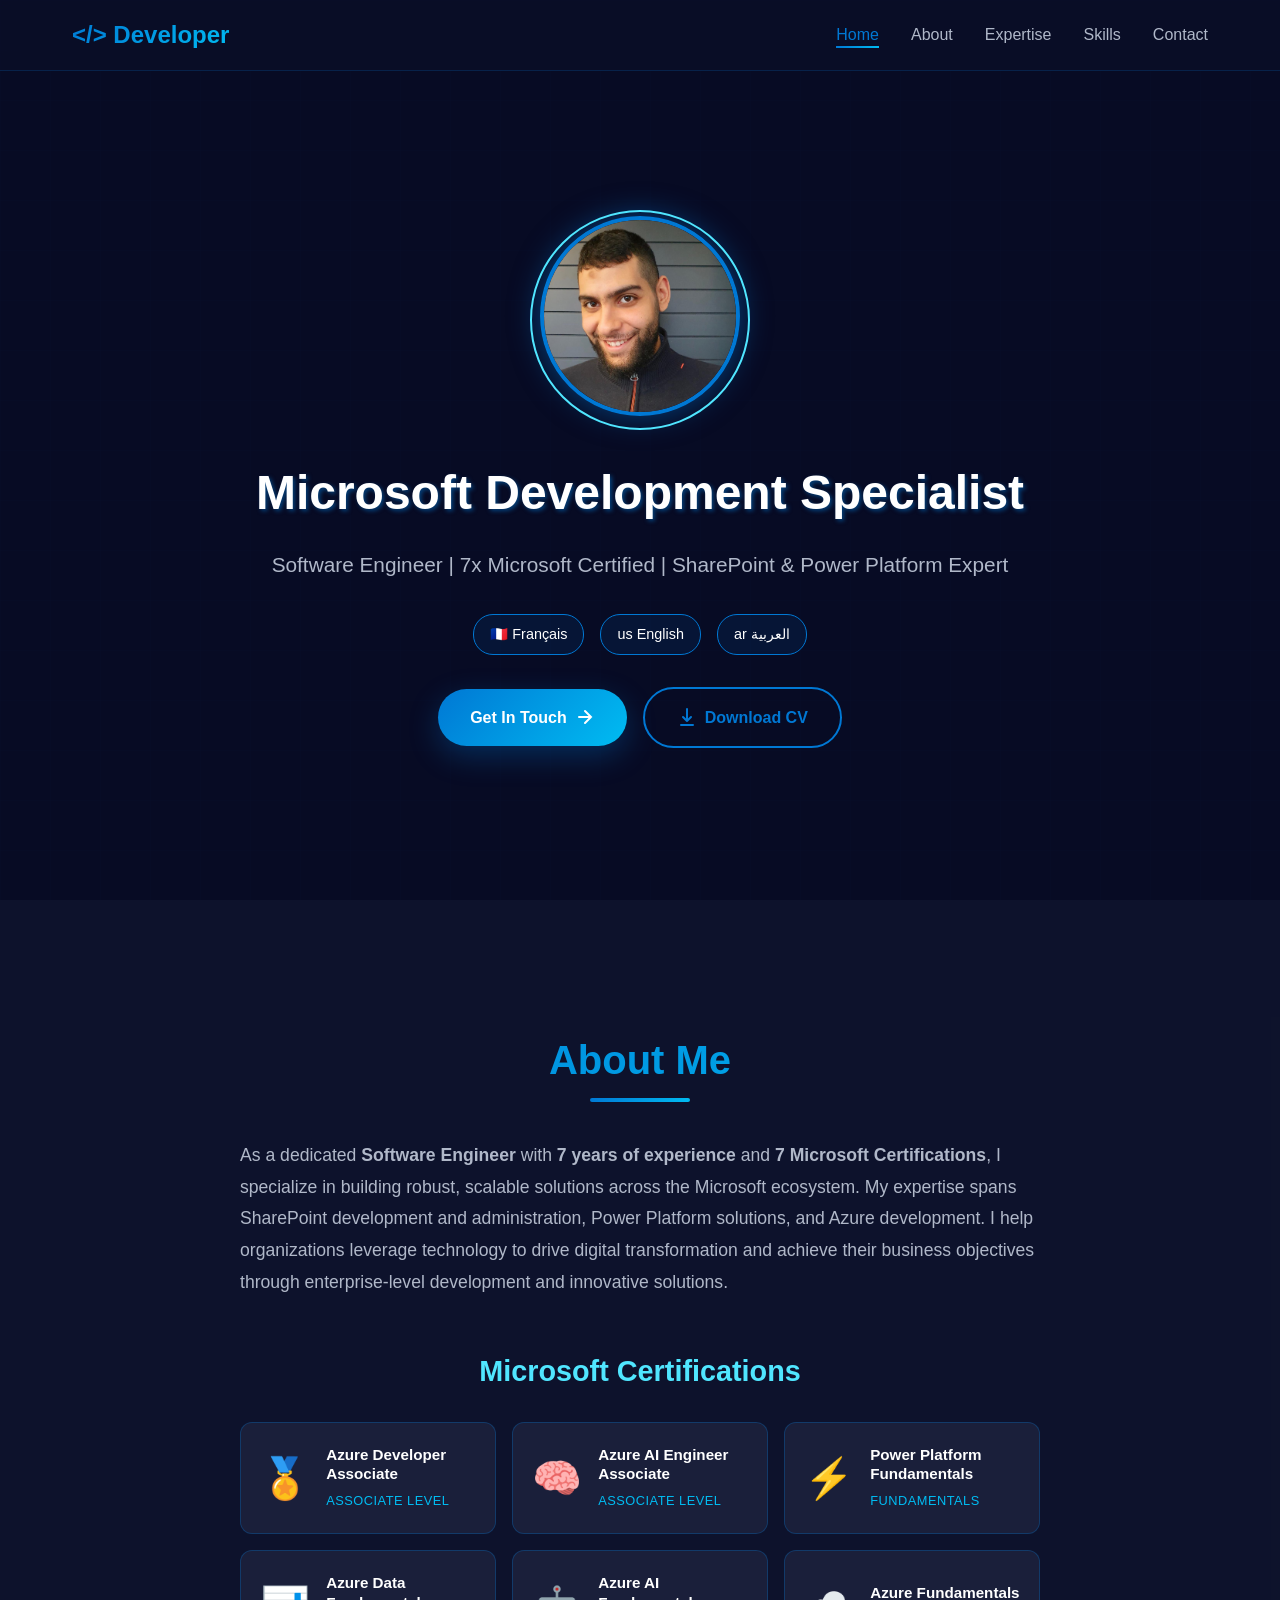
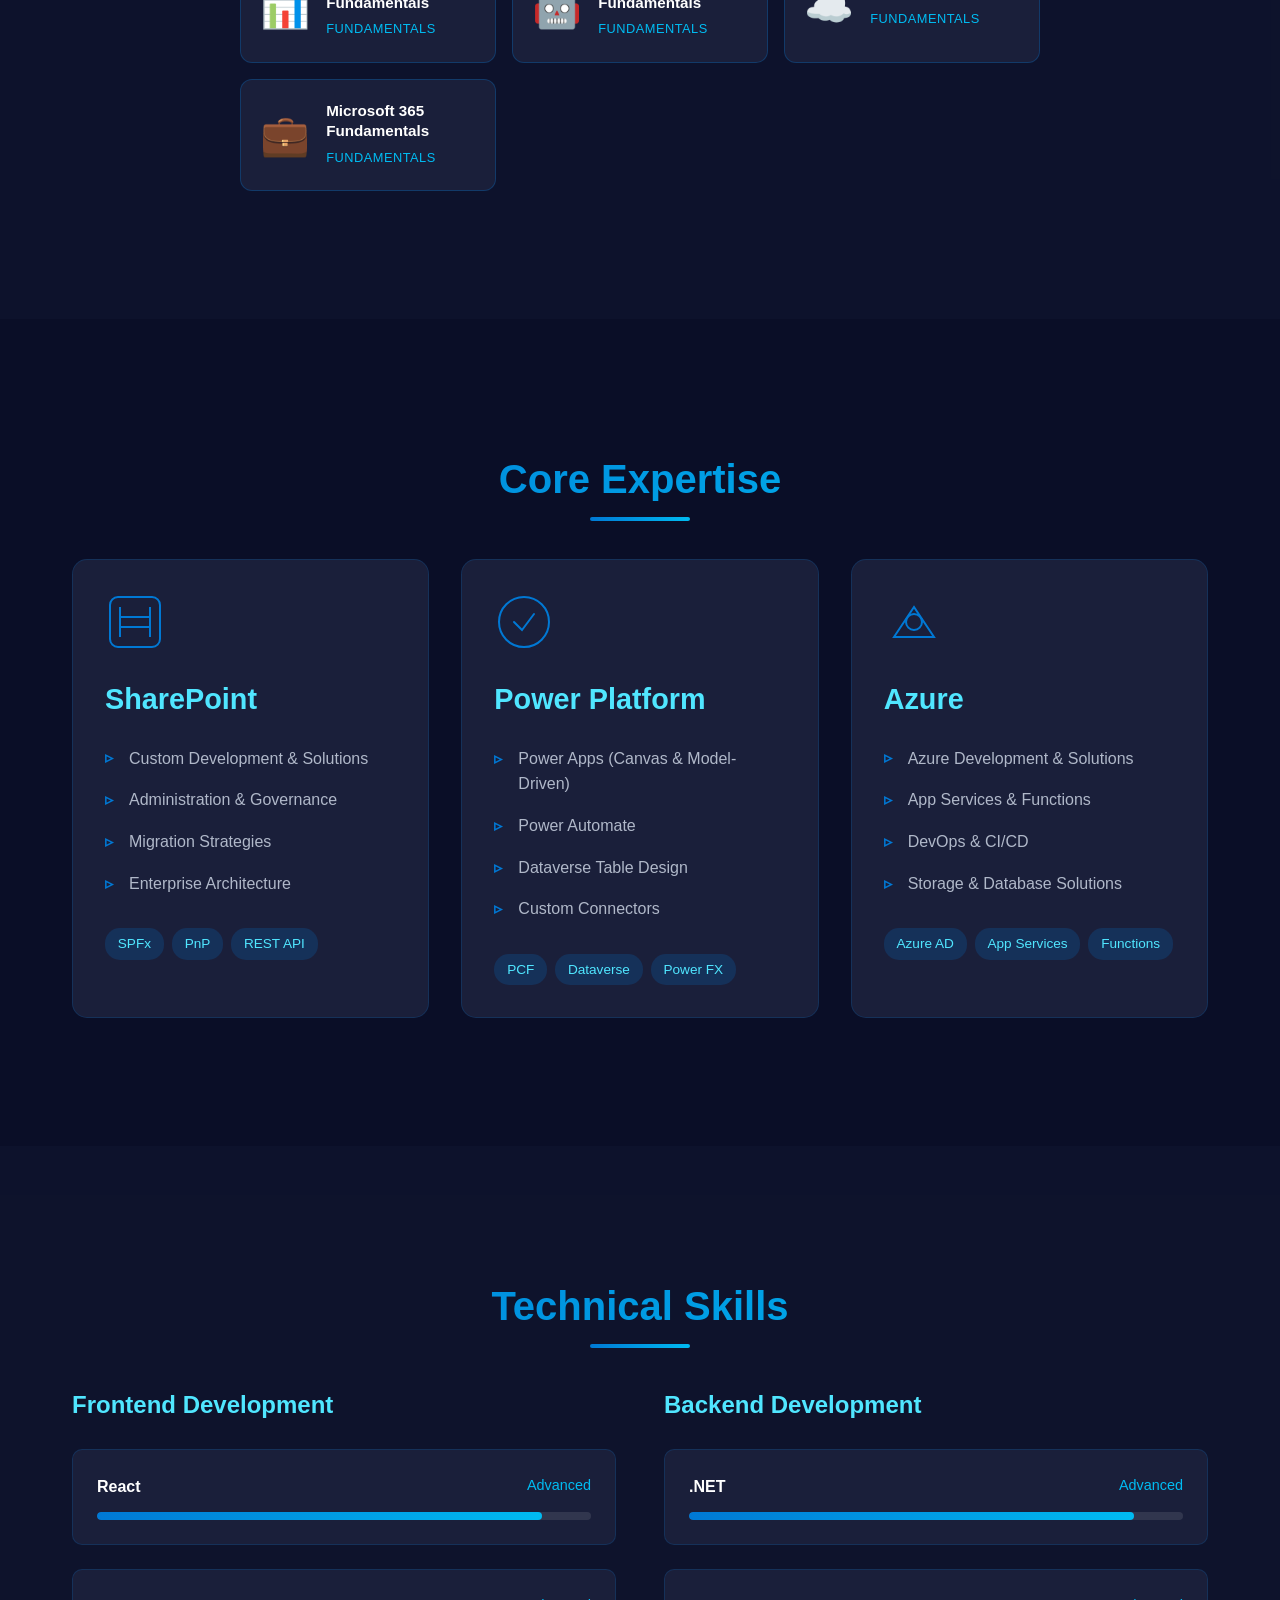
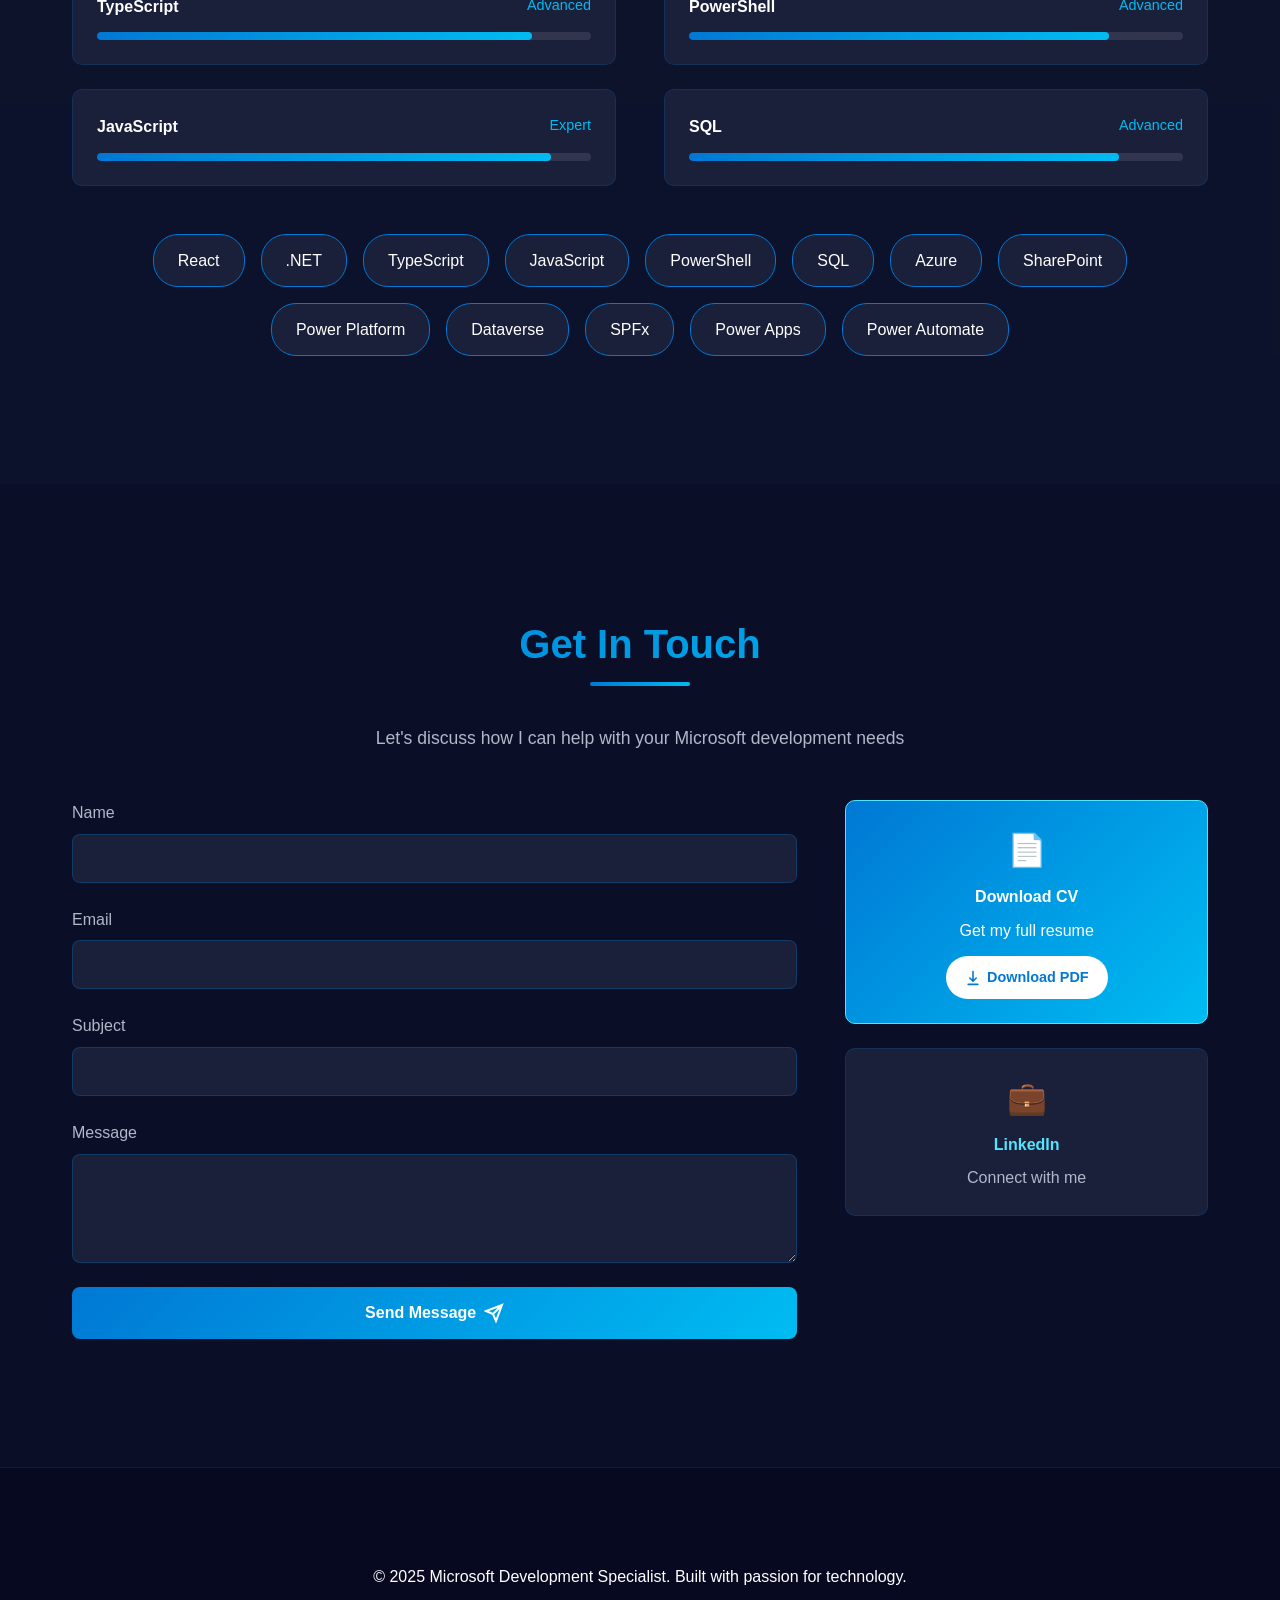
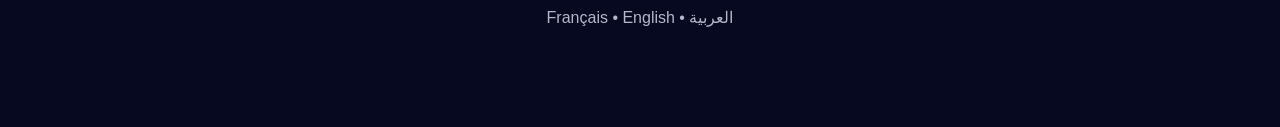
==== index.html @ 2412d8d6 "site" ====
<!DOCTYPE html>
<html lang="en">
<head>
    <meta charset="UTF-8">
    <meta name="viewport" content="width=device-width, initial-scale=1.0">
    <title>IT Professional | Microsoft Development Specialist</title>
    <link rel="stylesheet" href="styles.css">
</head>
<body>
    <div class="matrix-bg"></div>
    
    <nav class="navbar">
        <div class="nav-container">
            <div class="logo">&lt;/&gt; Developer</div>
            <ul class="nav-menu">
                <li><a href="#home" class="nav-link">Home</a></li>
                <li><a href="#about" class="nav-link">About</a></li>
                <li><a href="#expertise" class="nav-link">Expertise</a></li>
                <li><a href="#skills" class="nav-link">Skills</a></li>
                <li><a href="#contact" class="nav-link">Contact</a></li>
            </ul>
        </div>
    </nav>

    <section id="home" class="hero">
        <div class="hero-content">
            <div class="profile-container">
                <div class="profile-image-wrapper">
                    <img src="me.JPG" alt="Profile Picture" class="profile-image">
                    <div class="pulse-ring"></div>
                </div>
            </div>
            <h1 class="glitch" data-text="Microsoft Development Specialist">Microsoft Development Specialist</h1>
            <p class="subtitle">Software Engineer | 7x Microsoft Certified | SharePoint & Power Platform Expert</p>
            <div class="language-badges">
                <span class="badge">🇫🇷 Français</span>
                <span class="badge">us English</span>
                <span class="badge">ar العربية</span>
            </div>
            <div class="hero-buttons">
                <a href="#contact" class="cta-button">
                    <span>Get In Touch</span>
                    <svg width="20" height="20" viewBox="0 0 20 20" fill="none">
                        <path d="M4 10h12M10 4l6 6-6 6" stroke="currentColor" stroke-width="2" stroke-linecap="round"/>
                    </svg>
                </a>
                <a href="Bhilal Khalil CV - Microsoft Developer.pdf" download target="_blank" class="cv-button">
                    <svg width="20" height="20" viewBox="0 0 20 20" fill="none">
                        <path d="M10 2v12M6 10l4 4 4-4M4 18h12" stroke="currentColor" stroke-width="2" stroke-linecap="round" stroke-linejoin="round"/>
                    </svg>
                    <span>Download CV</span>
                </a>
            </div>
        </div>
    </section>

    <section id="about" class="about">
        <div class="container">
            <h2 class="section-title">About Me</h2>
            <div class="about-content">
                <div class="about-text">
                    <p class="typing-effect">As a dedicated <strong>Software Engineer</strong> with <strong>7 years of experience</strong> and <strong>7 Microsoft Certifications</strong>, I specialize in building robust, scalable solutions across the Microsoft ecosystem. My expertise spans SharePoint development and administration, Power Platform solutions, and Azure development. I help organizations leverage technology to drive digital transformation and achieve their business objectives through enterprise-level development and innovative solutions.</p>
                    
                    <div class="certifications-section">
                        <h3 class="cert-title">Microsoft Certifications</h3>
                        <div class="certifications-grid">
                            <div class="certification-card">
                                <div class="cert-icon">🏅</div>
                                <div class="cert-details">
                                    <strong>Azure Developer Associate</strong>
                                    <span class="cert-level">Associate Level</span>
                                </div>
                            </div>
                            <div class="certification-card">
                                <div class="cert-icon">🧠</div>
                                <div class="cert-details">
                                    <strong>Azure AI Engineer Associate</strong>
                                    <span class="cert-level">Associate Level</span>
                                </div>
                            </div>
                            <div class="certification-card">
                                <div class="cert-icon">⚡</div>
                                <div class="cert-details">
                                    <strong>Power Platform Fundamentals</strong>
                                    <span class="cert-level">Fundamentals</span>
                                </div>
                            </div>
                            <div class="certification-card">
                                <div class="cert-icon">📊</div>
                                <div class="cert-details">
                                    <strong>Azure Data Fundamentals</strong>
                                    <span class="cert-level">Fundamentals</span>
                                </div>
                            </div>
                            <div class="certification-card">
                                <div class="cert-icon">🤖</div>
                                <div class="cert-details">
                                    <strong>Azure AI Fundamentals</strong>
                                    <span class="cert-level">Fundamentals</span>
                                </div>
                            </div>
                            <div class="certification-card">
                                <div class="cert-icon">☁️</div>
                                <div class="cert-details">
                                    <strong>Azure Fundamentals</strong>
                                    <span class="cert-level">Fundamentals</span>
                                </div>
                            </div>
                            <div class="certification-card">
                                <div class="cert-icon">💼</div>
                                <div class="cert-details">
                                    <strong>Microsoft 365 Fundamentals</strong>
                                    <span class="cert-level">Fundamentals</span>
                                </div>
                            </div>
                        </div>
                    </div>
                </div>
            </div>
        </div>
    </section>

    <section id="expertise" class="expertise">
        <div class="container">
            <h2 class="section-title">Core Expertise</h2>
            <div class="expertise-grid">
                <div class="expertise-card">
                    <div class="card-icon">
                        <svg width="60" height="60" viewBox="0 0 60 60" fill="none">
                            <rect x="5" y="5" width="50" height="50" rx="8" stroke="currentColor" stroke-width="2"/>
                            <path d="M15 25h30M15 35h30M15 15v30M45 15v30" stroke="currentColor" stroke-width="2"/>
                        </svg>
                    </div>
                    <h3>SharePoint</h3>
                    <ul class="expertise-list">
                        <li>Custom Development & Solutions</li>
                        <li>Administration & Governance</li>
                        <li>Migration Strategies</li>
                        <li>Enterprise Architecture</li>
                    </ul>
                    <div class="tech-stack">
                        <span>SPFx</span>
                        <span>PnP</span>
                        <span>REST API</span>
                    </div>
                </div>

                <div class="expertise-card">
                    <div class="card-icon">
                        <svg width="60" height="60" viewBox="0 0 60 60" fill="none">
                            <circle cx="30" cy="30" r="25" stroke="currentColor" stroke-width="2"/>
                            <path d="M20 30l8 8 12-16" stroke="currentColor" stroke-width="2" stroke-linecap="round"/>
                        </svg>
                    </div>
                    <h3>Power Platform</h3>
                    <ul class="expertise-list">
                        <li>Power Apps (Canvas & Model-Driven)</li>
                        <li>Power Automate</li>
                        <li>Dataverse Table Design</li>
                        <li>Custom Connectors</li>
                    </ul>
                    <div class="tech-stack">
                        <span>PCF</span>
                        <span>Dataverse</span>
                        <span>Power FX</span>
                    </div>
                </div>

                <div class="expertise-card">
                    <div class="card-icon">
                        <svg width="60" height="60" viewBox="0 0 60 60" fill="none">
                            <path d="M10 45L30 15l20 30H10z" stroke="currentColor" stroke-width="2" fill="none"/>
                            <circle cx="30" cy="30" r="8" stroke="currentColor" stroke-width="2"/>
                        </svg>
                    </div>
                    <h3>Azure</h3>
                    <ul class="expertise-list">
                        <li>Azure Development & Solutions</li>
                        <li>App Services & Functions</li>
                        <li>DevOps & CI/CD</li>
                        <li>Storage & Database Solutions</li>
                    </ul>
                    <div class="tech-stack">
                        <span>Azure AD</span>
                        <span>App Services</span>
                        <span>Functions</span>
                    </div>
                </div>
            </div>
        </div>
    </section>

    <section id="skills" class="skills">
        <div class="container">
            <h2 class="section-title">Technical Skills</h2>
            <div class="skills-grid">
                <div class="skill-category">
                    <h3>Frontend Development</h3>
                    <div class="skill-items">
                        <div class="skill-item">
                            <div class="skill-header">
                                <span class="skill-name">React</span>
                                <span class="skill-level">Advanced</span>
                            </div>
                            <div class="skill-bar">
                                <div class="skill-progress" style="width: 90%"></div>
                            </div>
                        </div>
                        <div class="skill-item">
                            <div class="skill-header">
                                <span class="skill-name">TypeScript</span>
                                <span class="skill-level">Advanced</span>
                            </div>
                            <div class="skill-bar">
                                <div class="skill-progress" style="width: 88%"></div>
                            </div>
                        </div>
                        <div class="skill-item">
                            <div class="skill-header">
                                <span class="skill-name">JavaScript</span>
                                <span class="skill-level">Expert</span>
                            </div>
                            <div class="skill-bar">
                                <div class="skill-progress" style="width: 92%"></div>
                            </div>
                        </div>
                    </div>
                </div>

                <div class="skill-category">
                    <h3>Backend Development</h3>
                    <div class="skill-items">
                        <div class="skill-item">
                            <div class="skill-header">
                                <span class="skill-name">.NET</span>
                                <span class="skill-level">Advanced</span>
                            </div>
                            <div class="skill-bar">
                                <div class="skill-progress" style="width: 90%"></div>
                            </div>
                        </div>
                        <div class="skill-item">
                            <div class="skill-header">
                                <span class="skill-name">PowerShell</span>
                                <span class="skill-level">Advanced</span>
                            </div>
                            <div class="skill-bar">
                                <div class="skill-progress" style="width: 85%"></div>
                            </div>
                        </div>
                        <div class="skill-item">
                            <div class="skill-header">
                                <span class="skill-name">SQL</span>
                                <span class="skill-level">Advanced</span>
                            </div>
                            <div class="skill-bar">
                                <div class="skill-progress" style="width: 87%"></div>
                            </div>
                        </div>
                    </div>
                </div>
            </div>

            <div class="tech-cloud">
                <span class="tech-tag">React</span>
                <span class="tech-tag">.NET</span>
                <span class="tech-tag">TypeScript</span>
                <span class="tech-tag">JavaScript</span>
                <span class="tech-tag">PowerShell</span>
                <span class="tech-tag">SQL</span>
                <span class="tech-tag">Azure</span>
                <span class="tech-tag">SharePoint</span>
                <span class="tech-tag">Power Platform</span>
                <span class="tech-tag">Dataverse</span>
                <span class="tech-tag">SPFx</span>
                <span class="tech-tag">Power Apps</span>
                <span class="tech-tag">Power Automate</span>
            </div>
        </div>
    </section>

    <section id="contact" class="contact">
        <div class="container">
            <h2 class="section-title">Get In Touch</h2>
            <p class="contact-subtitle">Let's discuss how I can help with your Microsoft development needs</p>
            
            <div class="contact-content">
                <form class="contact-form" id="contactForm">
                    <div class="form-group">
                        <label for="name">Name</label>
                        <input type="text" id="name" name="name" required>
                    </div>
                    <div class="form-group">
                        <label for="email">Email</label>
                        <input type="email" id="email" name="email" required>
                    </div>
                    <div class="form-group">
                        <label for="subject">Subject</label>
                        <input type="text" id="subject" name="subject" required>
                    </div>
                    <div class="form-group">
                        <label for="message">Message</label>
                        <textarea id="message" name="message" rows="5" required></textarea>
                    </div>
                    <button type="submit" class="submit-button">
                        <span>Send Message</span>
                        <svg width="20" height="20" viewBox="0 0 20 20" fill="none">
                            <path d="M18 2L9 11M18 2l-6 16-3-7-7-3 16-6z" stroke="currentColor" stroke-width="2"/>
                        </svg>
                    </button>
                </form>

                <div class="contact-info">
                    <div class="info-card cv-download-card">
                        <div class="info-icon">📄</div>
                        <h4>Download CV</h4>
                        <p>Get my full resume</p>
                        <a href="Bhilal Khalil CV - Microsoft Developer.pdf" download target="_blank" class="download-link">
                            <svg width="16" height="16" viewBox="0 0 20 20" fill="none">
                                <path d="M10 2v12M6 10l4 4 4-4M4 18h12" stroke="currentColor" stroke-width="2" stroke-linecap="round" stroke-linejoin="round"/>
                            </svg>
                            Download PDF
                        </a>
                    </div>
                    <div class="info-card">
                        <div class="info-icon">💼</div>
                        <h4>LinkedIn</h4>
                        <p>Connect with me</p>
                    </div>
                </div>
            </div>
        </div>
    </section>

    <footer class="footer">
        <div class="container">
            <p>&copy; 2025 Microsoft Development Specialist. Built with passion for technology.</p>
            <div class="footer-links">
                <span>Français</span> • <span>English</span> • <span>العربية</span>
            </div>
        </div>
    </footer>

    <script src="script.js"></script>
</body>
</html>
---- styles.css ----
* {
    margin: 0;
    padding: 0;
    box-sizing: border-box;
}

:root {
    --primary-color: #0078d4;
    --secondary-color: #00bcf2;
    --accent-color: #50e6ff;
    --dark-bg: #0a0e27;
    --darker-bg: #060920;
    --card-bg: #1a1f3a;
    --text-primary: #ffffff;
    --text-secondary: #b0b8c9;
    --success: #10b981;
    --warning: #f59e0b;
    --gradient-1: linear-gradient(135deg, #0078d4 0%, #00bcf2 100%);
    --gradient-2: linear-gradient(135deg, #667eea 0%, #764ba2 100%);
    --shadow: 0 10px 30px rgba(0, 120, 212, 0.3);
}

body {
    font-family: 'Segoe UI', Tahoma, Geneva, Verdana, sans-serif;
    background: var(--dark-bg);
    color: var(--text-primary);
    line-height: 1.6;
    overflow-x: hidden;
}

/* Matrix Background Animation */
.matrix-bg {
    position: fixed;
    top: 0;
    left: 0;
    width: 100%;
    height: 100%;
    background: var(--darker-bg);
    z-index: -1;
    opacity: 0.3;
}

.matrix-bg::before {
    content: '';
    position: absolute;
    top: 0;
    left: 0;
    width: 100%;
    height: 100%;
    background-image: 
        linear-gradient(90deg, rgba(0, 120, 212, 0.03) 1px, transparent 1px),
        linear-gradient(rgba(0, 120, 212, 0.03) 1px, transparent 1px);
    background-size: 50px 50px;
    animation: matrixScroll 20s linear infinite;
}

@keyframes matrixScroll {
    0% { transform: translateY(0); }
    100% { transform: translateY(50px); }
}

/* Navigation */
.navbar {
    position: fixed;
    top: 0;
    width: 100%;
    background: rgba(10, 14, 39, 0.95);
    backdrop-filter: blur(10px);
    z-index: 1000;
    border-bottom: 1px solid rgba(0, 120, 212, 0.2);
}

.nav-container {
    max-width: 1200px;
    margin: 0 auto;
    padding: 1rem 2rem;
    display: flex;
    justify-content: space-between;
    align-items: center;
}

.logo {
    font-size: 1.5rem;
    font-weight: bold;
    background: var(--gradient-1);
    -webkit-background-clip: text;
    -webkit-text-fill-color: transparent;
    background-clip: text;
}

.nav-menu {
    display: flex;
    list-style: none;
    gap: 2rem;
}

.nav-link {
    color: var(--text-secondary);
    text-decoration: none;
    transition: color 0.3s ease;
    position: relative;
}

.nav-link::after {
    content: '';
    position: absolute;
    bottom: -5px;
    left: 0;
    width: 0;
    height: 2px;
    background: var(--gradient-1);
    transition: width 0.3s ease;
}

.nav-link:hover {
    color: var(--primary-color);
}

.nav-link:hover::after {
    width: 100%;
}

/* Hero Section */
.hero {
    min-height: 100vh;
    display: flex;
    align-items: center;
    justify-content: center;
    padding: 6rem 2rem 2rem;
    position: relative;
}

.hero-content {
    text-align: center;
    max-width: 900px;
    animation: fadeInUp 1s ease;
}

.profile-container {
    margin-bottom: 2rem;
}

.profile-image-wrapper {
    position: relative;
    display: inline-block;
}

.profile-image {
    width: 200px;
    height: 200px;
    border-radius: 50%;
    object-fit: cover;
    border: 4px solid var(--primary-color);
    box-shadow: 0 0 30px rgba(0, 120, 212, 0.5);
    animation: float 3s ease-in-out infinite;
}

.pulse-ring {
    position: absolute;
    top: 50%;
    left: 50%;
    transform: translate(-50%, -50%);
    width: 220px;
    height: 220px;
    border-radius: 50%;
    border: 2px solid var(--accent-color);
    animation: pulse 2s ease-out infinite;
}

@keyframes pulse {
    0% {
        transform: translate(-50%, -50%) scale(1);
        opacity: 1;
    }
    100% {
        transform: translate(-50%, -50%) scale(1.2);
        opacity: 0;
    }
}

@keyframes float {
    0%, 100% { transform: translateY(0); }
    50% { transform: translateY(-20px); }
}

.glitch {
    font-size: 3rem;
    font-weight: bold;
    margin: 1rem 0;
    position: relative;
    text-shadow: 2px 2px 4px rgba(0, 120, 212, 0.5);
}

.subtitle {
    font-size: 1.3rem;
    color: var(--text-secondary);
    margin-bottom: 2rem;
}

.language-badges {
    display: flex;
    gap: 1rem;
    justify-content: center;
    margin: 2rem 0;
}

.badge {
    padding: 0.5rem 1rem;
    background: rgba(0, 120, 212, 0.1);
    border: 1px solid var(--primary-color);
    border-radius: 20px;
    font-size: 0.9rem;
    transition: all 0.3s ease;
}

.badge:hover {
    background: rgba(0, 120, 212, 0.2);
    transform: translateY(-2px);
}

.hero-buttons {
    display: flex;
    gap: 1rem;
    justify-content: center;
    align-items: center;
    margin-top: 1rem;
    flex-wrap: wrap;
}

.cta-button {
    display: inline-flex;
    align-items: center;
    gap: 0.5rem;
    padding: 1rem 2rem;
    background: var(--gradient-1);
    color: white;
    text-decoration: none;
    border-radius: 50px;
    font-weight: bold;
    transition: all 0.3s ease;
    box-shadow: var(--shadow);
}

.cta-button:hover {
    transform: translateY(-3px);
    box-shadow: 0 15px 40px rgba(0, 120, 212, 0.4);
}

.cv-button {
    display: inline-flex;
    align-items: center;
    gap: 0.5rem;
    padding: 1rem 2rem;
    background: transparent;
    color: var(--primary-color);
    text-decoration: none;
    border-radius: 50px;
    font-weight: bold;
    border: 2px solid var(--primary-color);
    transition: all 0.3s ease;
}

.cv-button:hover {
    background: var(--primary-color);
    color: white;
    transform: translateY(-3px);
    box-shadow: 0 10px 30px rgba(0, 120, 212, 0.3);
}

/* Container */
.container {
    max-width: 1200px;
    margin: 0 auto;
    padding: 4rem 2rem;
}

/* Section Titles */
.section-title {
    font-size: 2.5rem;
    text-align: center;
    margin-bottom: 3rem;
    position: relative;
    background: var(--gradient-1);
    -webkit-background-clip: text;
    -webkit-text-fill-color: transparent;
    background-clip: text;
}

.section-title::after {
    content: '';
    position: absolute;
    bottom: -10px;
    left: 50%;
    transform: translateX(-50%);
    width: 100px;
    height: 4px;
    background: var(--gradient-1);
    border-radius: 2px;
}

/* About Section */
.about {
    background: rgba(26, 31, 58, 0.3);
    padding: 4rem 0;
}

.about-text {
    max-width: 800px;
    margin: 0 auto;
    font-size: 1.1rem;
    line-height: 1.8;
    color: var(--text-secondary);
}

.certifications-section {
    margin-top: 3rem;
}

.cert-title {
    color: var(--accent-color);
    font-size: 1.8rem;
    margin-bottom: 1.5rem;
    text-align: center;
}

.certifications-grid {
    display: grid;
    grid-template-columns: repeat(auto-fit, minmax(250px, 1fr));
    gap: 1rem;
    margin-top: 1.5rem;
}

.certification-card {
    display: flex;
    align-items: center;
    gap: 1rem;
    background: var(--card-bg);
    padding: 1.2rem;
    border-radius: 12px;
    border: 1px solid rgba(0, 120, 212, 0.3);
    transition: all 0.3s ease;
    position: relative;
    overflow: hidden;
}

.certification-card::before {
    content: '';
    position: absolute;
    top: 0;
    left: 0;
    width: 4px;
    height: 100%;
    background: var(--gradient-1);
    transform: scaleY(0);
    transition: transform 0.3s ease;
}

.certification-card:hover::before {
    transform: scaleY(1);
}

.certification-card:hover {
    transform: translateY(-5px);
    box-shadow: var(--shadow);
    border-color: var(--primary-color);
}

.cert-icon {
    font-size: 2.5rem;
    flex-shrink: 0;
}

.cert-details {
    display: flex;
    flex-direction: column;
    gap: 0.3rem;
}

.cert-details strong {
    color: var(--text-primary);
    font-size: 0.95rem;
    line-height: 1.3;
}

.cert-level {
    color: var(--secondary-color);
    font-size: 0.8rem;
    text-transform: uppercase;
    letter-spacing: 0.5px;
}

/* Expertise Grid */
.expertise {
    padding: 4rem 0;
}

.expertise-grid {
    display: grid;
    grid-template-columns: repeat(auto-fit, minmax(300px, 1fr));
    gap: 2rem;
}

.expertise-card {
    background: var(--card-bg);
    padding: 2rem;
    border-radius: 15px;
    border: 1px solid rgba(0, 120, 212, 0.2);
    transition: all 0.3s ease;
    position: relative;
    overflow: hidden;
}

.expertise-card::before {
    content: '';
    position: absolute;
    top: 0;
    left: 0;
    width: 100%;
    height: 4px;
    background: var(--gradient-1);
    transform: scaleX(0);
    transition: transform 0.3s ease;
}

.expertise-card:hover::before {
    transform: scaleX(1);
}

.expertise-card:hover {
    transform: translateY(-10px);
    box-shadow: var(--shadow);
    border-color: var(--primary-color);
}

.card-icon {
    color: var(--primary-color);
    margin-bottom: 1rem;
}

.expertise-card h3 {
    font-size: 1.8rem;
    margin-bottom: 1rem;
    color: var(--accent-color);
}

.expertise-list {
    list-style: none;
    margin: 1rem 0;
}

.expertise-list li {
    padding: 0.5rem 0;
    color: var(--text-secondary);
    position: relative;
    padding-left: 1.5rem;
}

.expertise-list li::before {
    content: '▹';
    position: absolute;
    left: 0;
    color: var(--primary-color);
    font-weight: bold;
}

.tech-stack {
    display: flex;
    flex-wrap: wrap;
    gap: 0.5rem;
    margin-top: 1.5rem;
}

.tech-stack span {
    padding: 0.3rem 0.8rem;
    background: rgba(0, 120, 212, 0.2);
    border-radius: 15px;
    font-size: 0.85rem;
    color: var(--accent-color);
}

/* Skills Section */
.skills {
    background: rgba(26, 31, 58, 0.3);
    padding: 4rem 0;
}

.skills-grid {
    display: grid;
    grid-template-columns: repeat(auto-fit, minmax(400px, 1fr));
    gap: 3rem;
    margin-bottom: 3rem;
}

.skill-category h3 {
    color: var(--accent-color);
    margin-bottom: 1.5rem;
    font-size: 1.5rem;
}

.skill-items {
    display: flex;
    flex-direction: column;
    gap: 1.5rem;
}

.skill-item {
    background: var(--card-bg);
    padding: 1.5rem;
    border-radius: 10px;
    border: 1px solid rgba(0, 120, 212, 0.2);
}

.skill-header {
    display: flex;
    justify-content: space-between;
    margin-bottom: 0.8rem;
}

.skill-name {
    font-weight: bold;
    color: var(--text-primary);
}

.skill-level {
    color: var(--secondary-color);
    font-size: 0.9rem;
}

.skill-bar {
    height: 8px;
    background: rgba(255, 255, 255, 0.1);
    border-radius: 10px;
    overflow: hidden;
}

.skill-progress {
    height: 100%;
    background: var(--gradient-1);
    border-radius: 10px;
    animation: progressAnimation 1.5s ease-out;
}

@keyframes progressAnimation {
    from { width: 0; }
}

.tech-cloud {
    display: flex;
    flex-wrap: wrap;
    gap: 1rem;
    justify-content: center;
    margin-top: 3rem;
}

.tech-tag {
    padding: 0.8rem 1.5rem;
    background: var(--card-bg);
    border: 1px solid var(--primary-color);
    border-radius: 25px;
    font-size: 1rem;
    transition: all 0.3s ease;
    cursor: pointer;
}

.tech-tag:hover {
    background: var(--gradient-1);
    transform: translateY(-3px);
    box-shadow: 0 5px 15px rgba(0, 120, 212, 0.3);
}

/* Contact Section */
.contact {
    padding: 4rem 0;
}

.contact-subtitle {
    text-align: center;
    color: var(--text-secondary);
    margin-bottom: 3rem;
    font-size: 1.1rem;
}

.contact-content {
    display: grid;
    grid-template-columns: 2fr 1fr;
    gap: 3rem;
}

.contact-form {
    display: flex;
    flex-direction: column;
    gap: 1.5rem;
}

.form-group {
    display: flex;
    flex-direction: column;
    gap: 0.5rem;
}

.form-group label {
    color: var(--text-secondary);
    font-weight: 500;
}

.form-group input,
.form-group textarea {
    padding: 1rem;
    background: var(--card-bg);
    border: 1px solid rgba(0, 120, 212, 0.3);
    border-radius: 8px;
    color: var(--text-primary);
    font-family: inherit;
    transition: all 0.3s ease;
}

.form-group input:focus,
.form-group textarea:focus {
    outline: none;
    border-color: var(--primary-color);
    box-shadow: 0 0 0 3px rgba(0, 120, 212, 0.1);
}

.submit-button {
    display: inline-flex;
    align-items: center;
    justify-content: center;
    gap: 0.5rem;
    padding: 1rem 2rem;
    background: var(--gradient-1);
    color: white;
    border: none;
    border-radius: 8px;
    font-weight: bold;
    font-size: 1rem;
    cursor: pointer;
    transition: all 0.3s ease;
}

.submit-button:hover {
    transform: translateY(-2px);
    box-shadow: var(--shadow);
}

.contact-info {
    display: flex;
    flex-direction: column;
    gap: 1.5rem;
}

.info-card {
    background: var(--card-bg);
    padding: 1.5rem;
    border-radius: 10px;
    border: 1px solid rgba(0, 120, 212, 0.2);
    text-align: center;
    transition: all 0.3s ease;
}

.info-card:hover {
    transform: translateY(-5px);
    border-color: var(--primary-color);
}

.info-icon {
    font-size: 2rem;
    margin-bottom: 0.5rem;
}

.info-card h4 {
    color: var(--accent-color);
    margin-bottom: 0.5rem;
}

.info-card p {
    color: var(--text-secondary);
}

.cv-download-card {
    background: var(--gradient-1);
    border-color: var(--accent-color);
}

.cv-download-card h4,
.cv-download-card p {
    color: white;
}

.download-link {
    display: inline-flex;
    align-items: center;
    gap: 0.4rem;
    margin-top: 0.8rem;
    padding: 0.6rem 1.2rem;
    background: white;
    color: var(--primary-color);
    text-decoration: none;
    border-radius: 25px;
    font-weight: bold;
    font-size: 0.9rem;
    transition: all 0.3s ease;
}

.download-link:hover {
    transform: translateY(-2px);
    box-shadow: 0 5px 15px rgba(0, 0, 0, 0.3);
}

/* Footer */
.footer {
    background: var(--darker-bg);
    padding: 2rem;
    text-align: center;
    border-top: 1px solid rgba(0, 120, 212, 0.2);
}

.footer-links {
    margin-top: 1rem;
    color: var(--text-secondary);
}

.footer-links span {
    cursor: pointer;
    transition: color 0.3s ease;
}

.footer-links span:hover {
    color: var(--primary-color);
}

/* Animations */
@keyframes fadeInUp {
    from {
        opacity: 0;
        transform: translateY(30px);
    }
    to {
        opacity: 1;
        transform: translateY(0);
    }
}

/* Responsive Design */
@media (max-width: 768px) {
    .nav-menu {
        gap: 1rem;
        font-size: 0.9rem;
    }

    .glitch {
        font-size: 2rem;
    }

    .subtitle {
        font-size: 1rem;
    }

    .profile-image {
        width: 150px;
        height: 150px;
    }

    .pulse-ring {
        width: 170px;
        height: 170px;
    }

    .expertise-grid,
    .skills-grid {
        grid-template-columns: 1fr;
    }

    .contact-content {
        grid-template-columns: 1fr;
    }

    .section-title {
        font-size: 2rem;
    }
}

@media (max-width: 480px) {
    .nav-container {
        flex-direction: column;
        gap: 1rem;
    }

    .nav-menu {
        flex-wrap: wrap;
        justify-content: center;
    }

    .language-badges {
        flex-direction: column;
        gap: 0.5rem;
    }
}
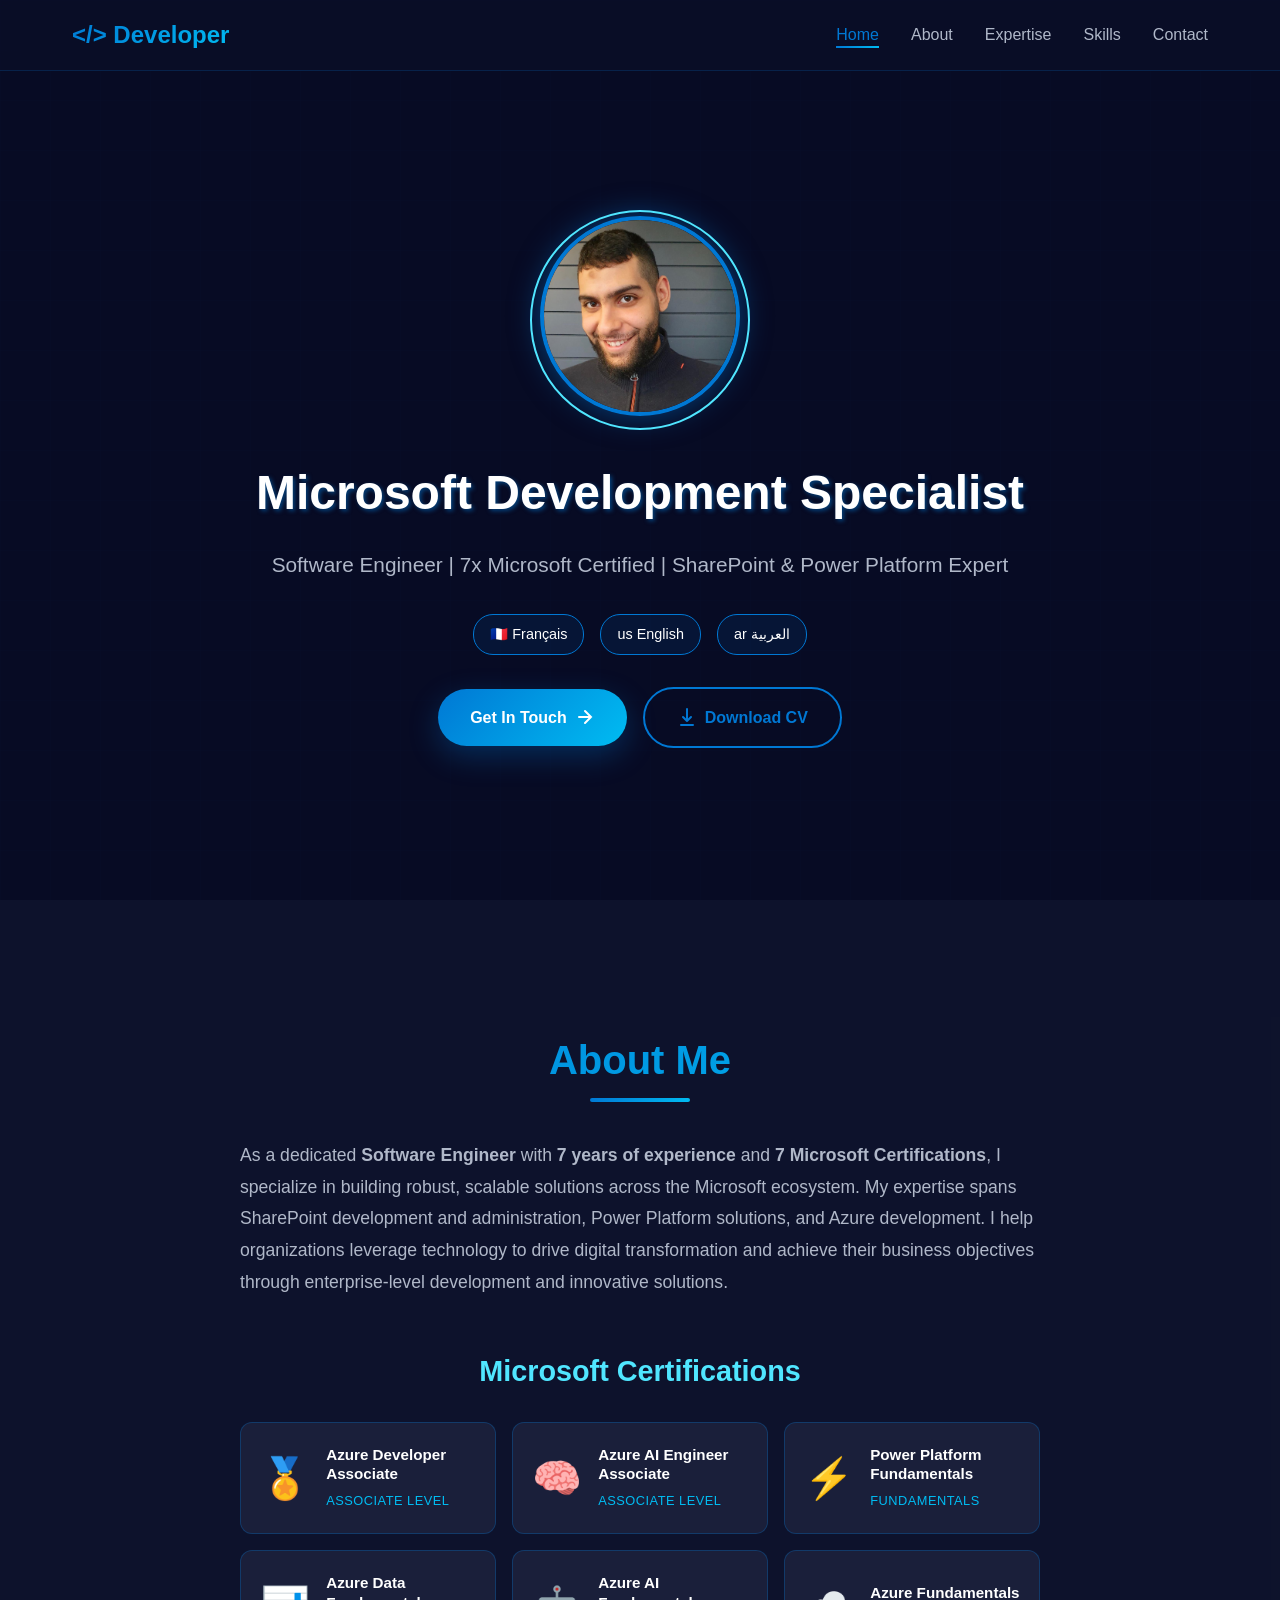
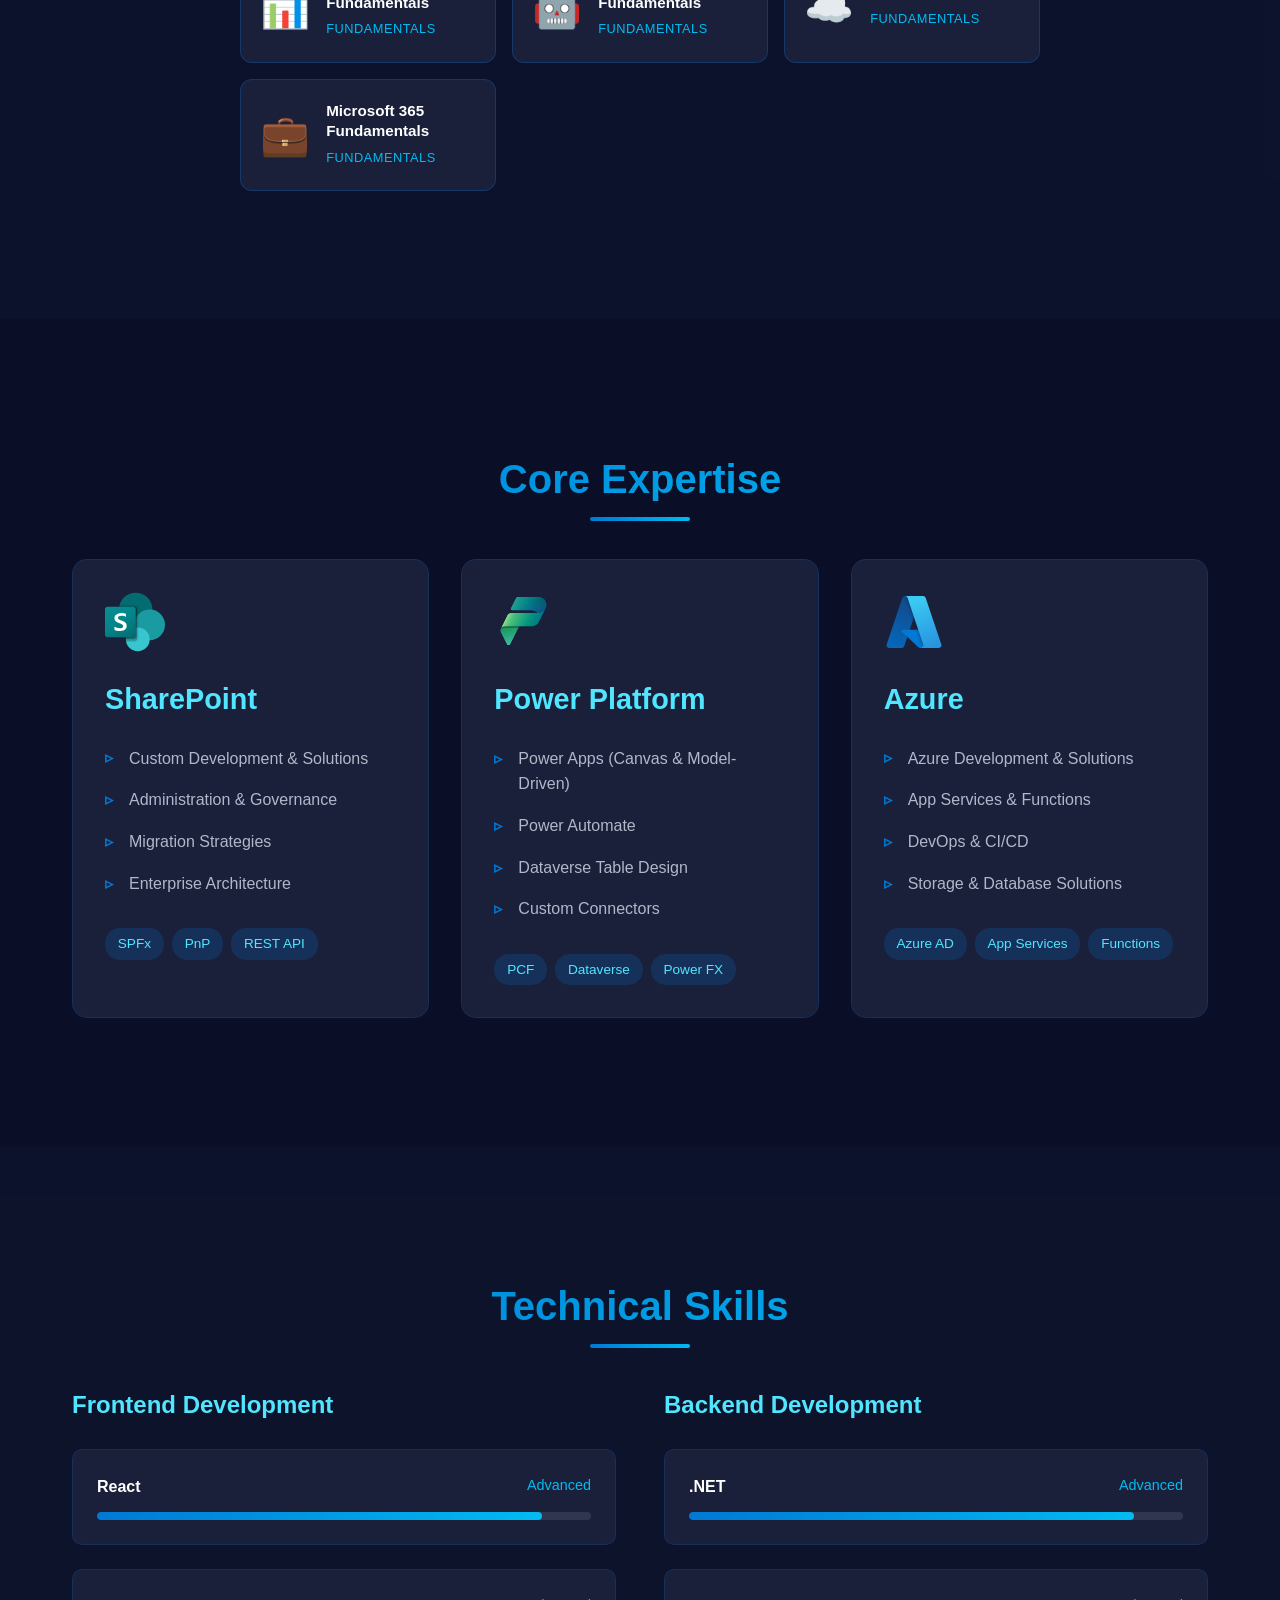
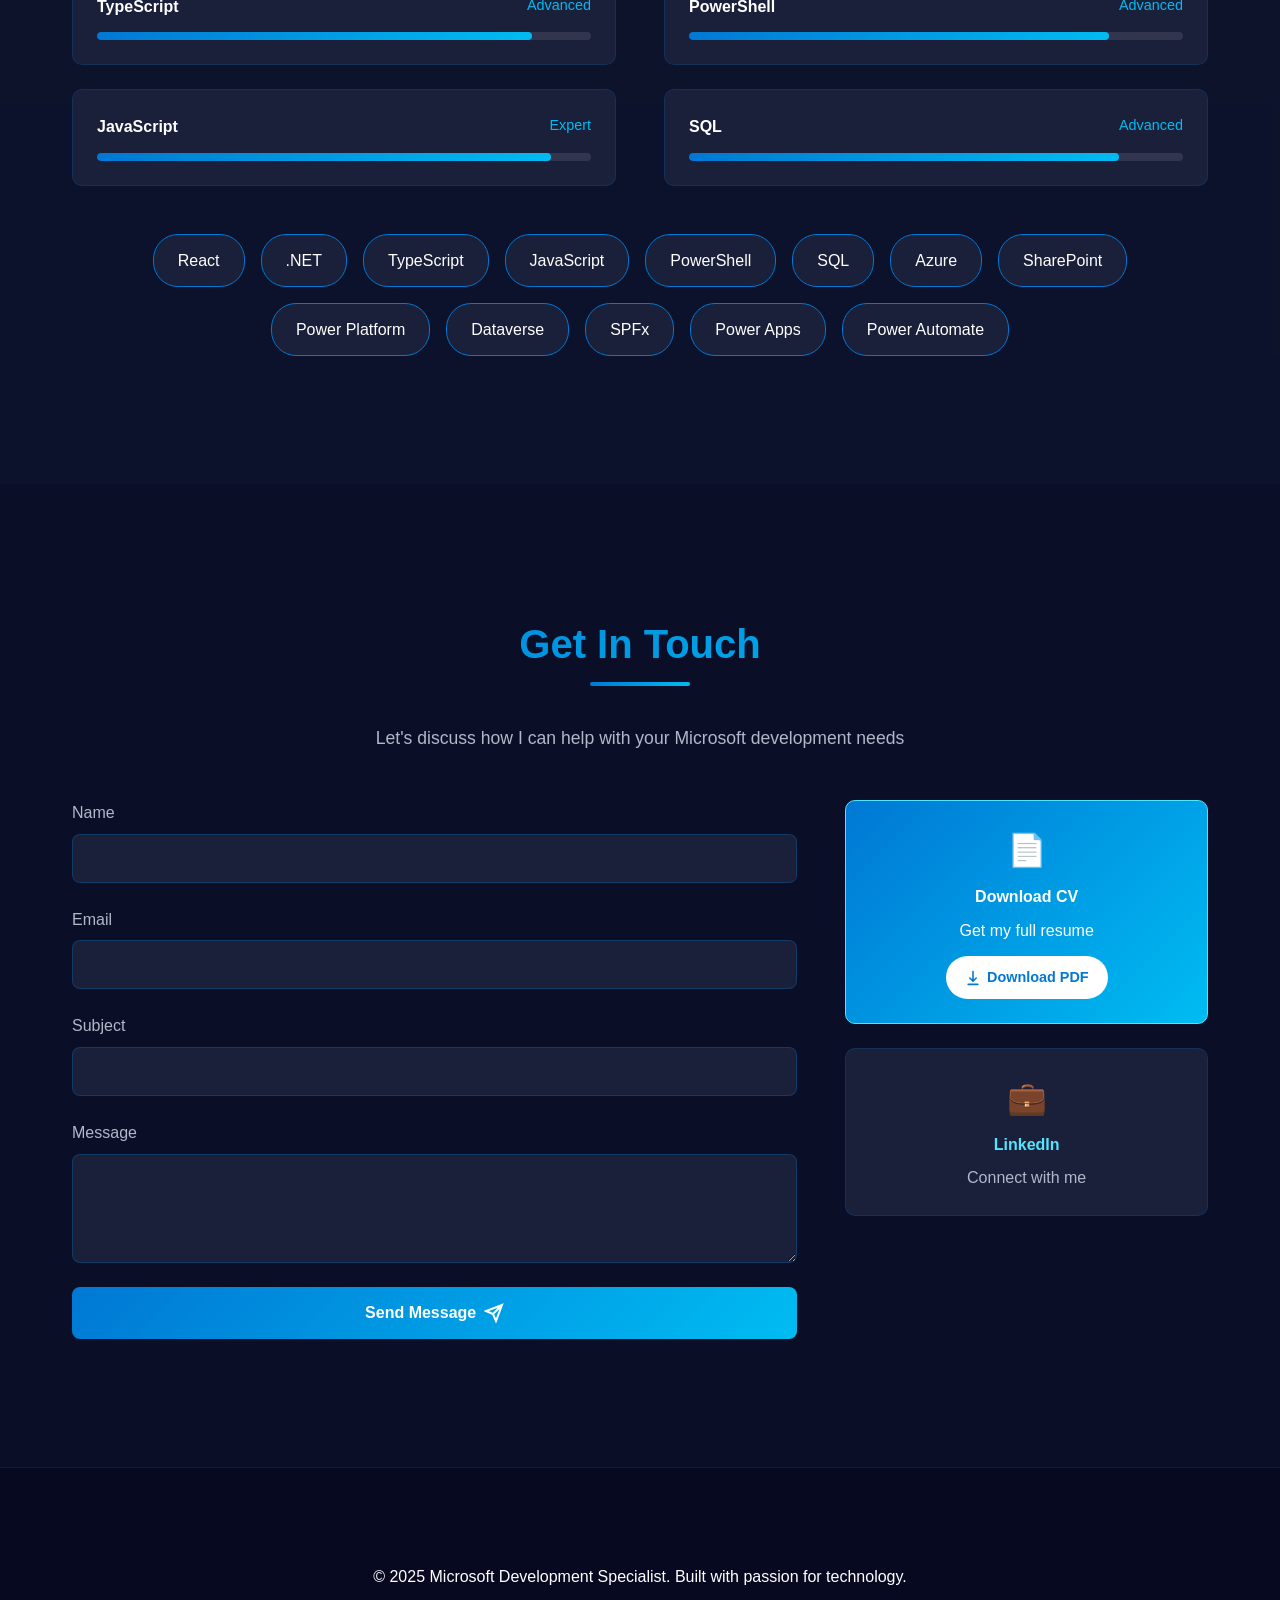
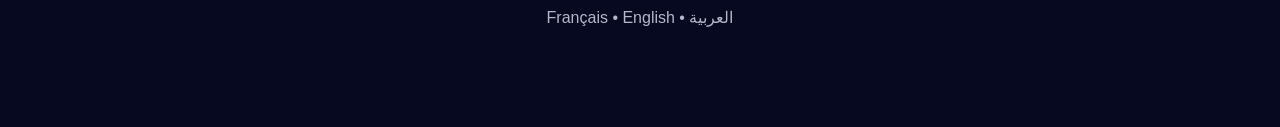
==== commit e09f5c91: "changes" ====
--- a/index.html
+++ b/index.html
@@ -126,10 +126,7 @@
             <div class="expertise-grid">
                 <div class="expertise-card">
                     <div class="card-icon">
-                        <svg width="60" height="60" viewBox="0 0 60 60" fill="none">
-                            <rect x="5" y="5" width="50" height="50" rx="8" stroke="currentColor" stroke-width="2"/>
-                            <path d="M15 25h30M15 35h30M15 15v30M45 15v30" stroke="currentColor" stroke-width="2"/>
-                        </svg>
+                        <img src="Sharepoint.svg" alt="SharePoint" width="60" height="60">
                     </div>
                     <h3>SharePoint</h3>
                     <ul class="expertise-list">
@@ -147,10 +144,7 @@
 
                 <div class="expertise-card">
                     <div class="card-icon">
-                        <svg width="60" height="60" viewBox="0 0 60 60" fill="none">
-                            <circle cx="30" cy="30" r="25" stroke="currentColor" stroke-width="2"/>
-                            <path d="M20 30l8 8 12-16" stroke="currentColor" stroke-width="2" stroke-linecap="round"/>
-                        </svg>
+                        <img src="PowerPlatform.svg" alt="Power Platform" width="60" height="60">
                     </div>
                     <h3>Power Platform</h3>
                     <ul class="expertise-list">
@@ -168,10 +162,7 @@
 
                 <div class="expertise-card">
                     <div class="card-icon">
-                        <svg width="60" height="60" viewBox="0 0 60 60" fill="none">
-                            <path d="M10 45L30 15l20 30H10z" stroke="currentColor" stroke-width="2" fill="none"/>
-                            <circle cx="30" cy="30" r="8" stroke="currentColor" stroke-width="2"/>
-                        </svg>
+                        <img src="Azure.svg" alt="Azure" width="60" height="60">
                     </div>
                     <h3>Azure</h3>
                     <ul class="expertise-list">
--- a/styles.css
+++ b/styles.css
@@ -780,6 +780,10 @@
 }
 
 @media (max-width: 480px) {
+    .hero {
+        padding: 10rem 2rem 2rem;
+    }
+
     .nav-container {
         flex-direction: column;
         gap: 1rem;
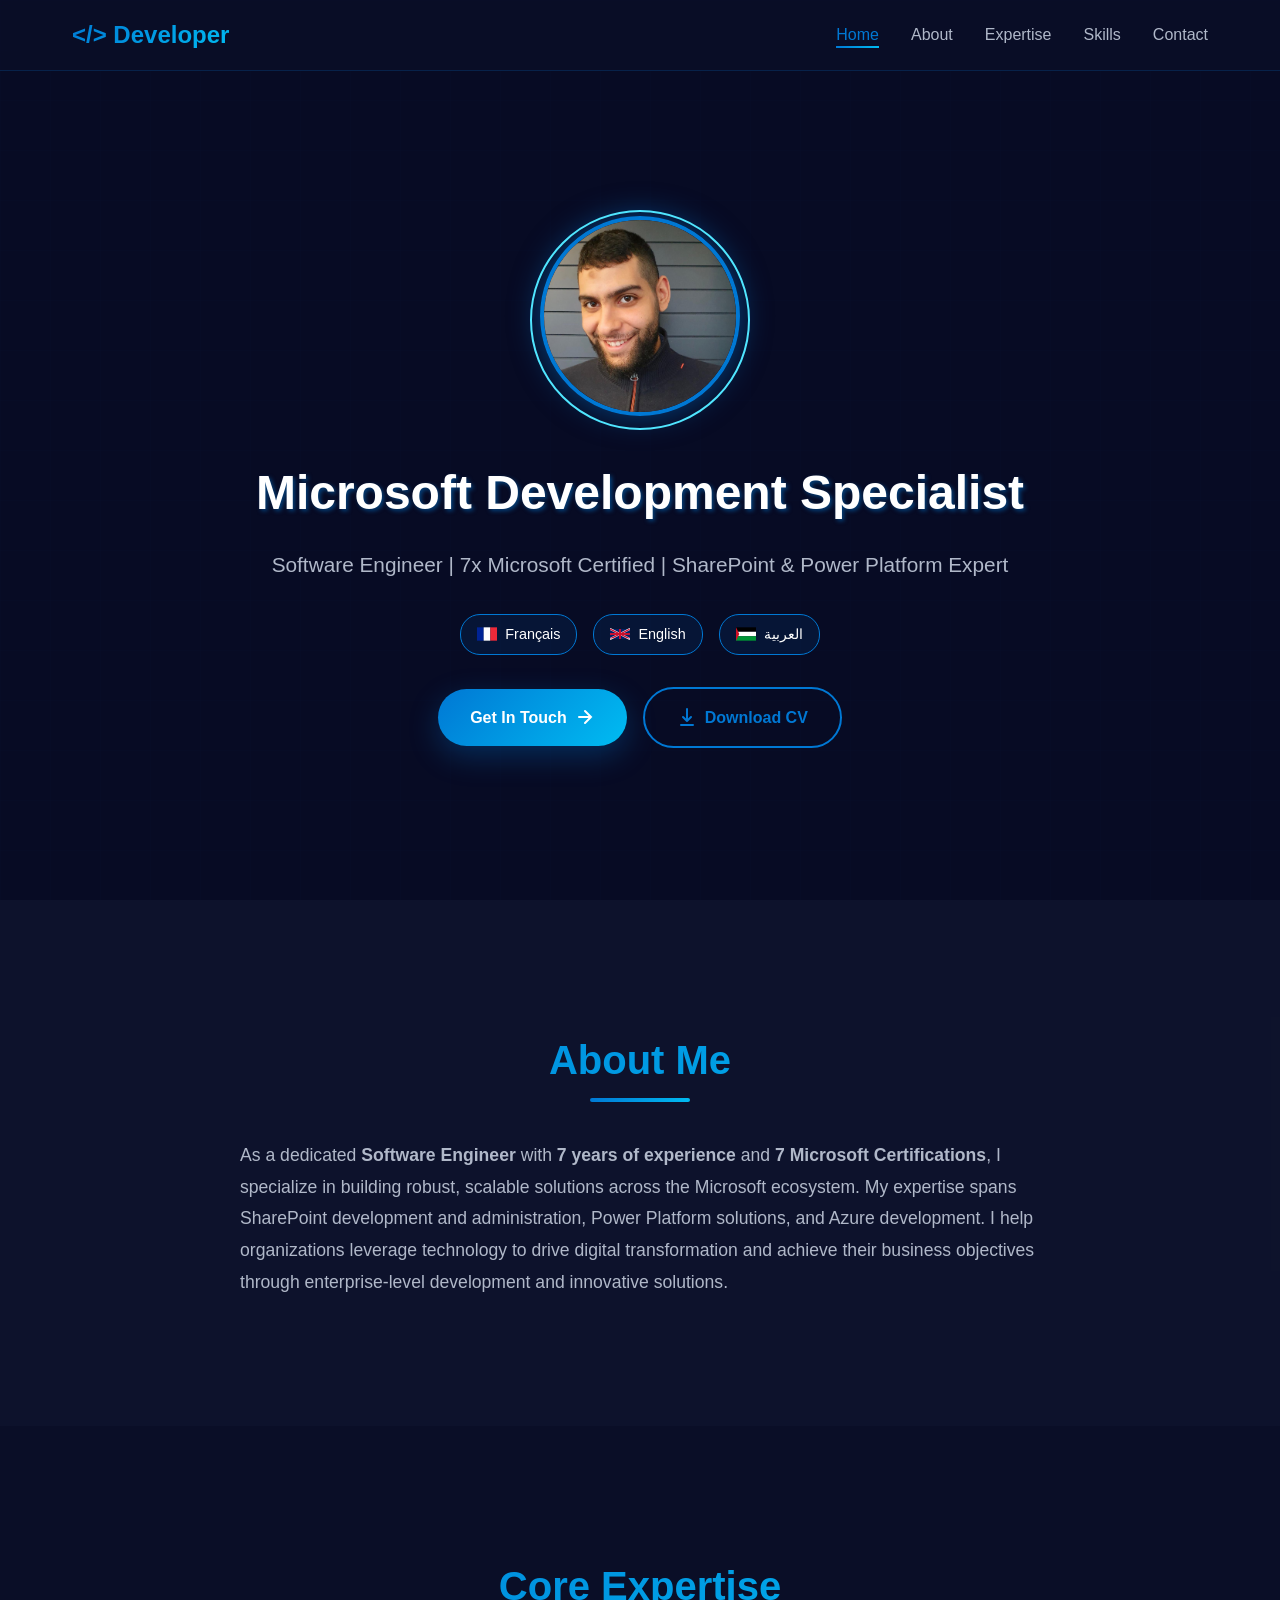
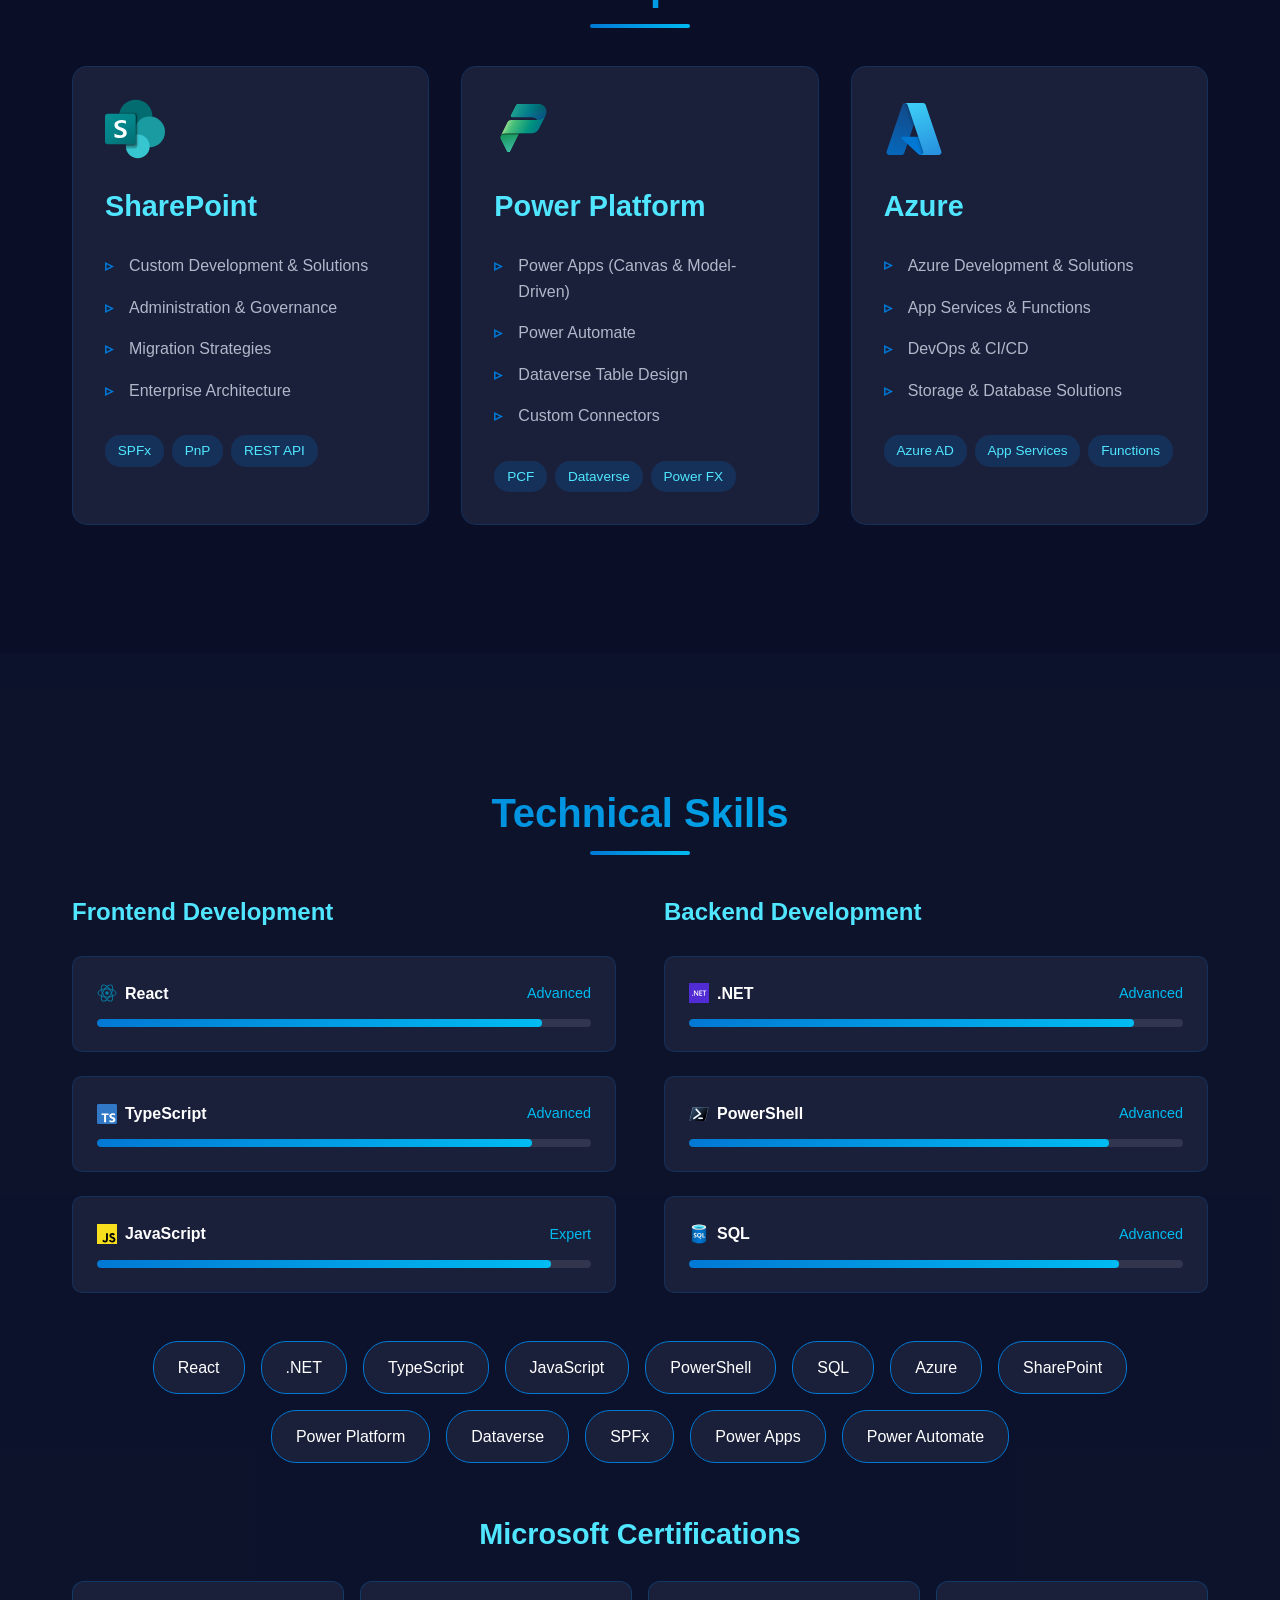
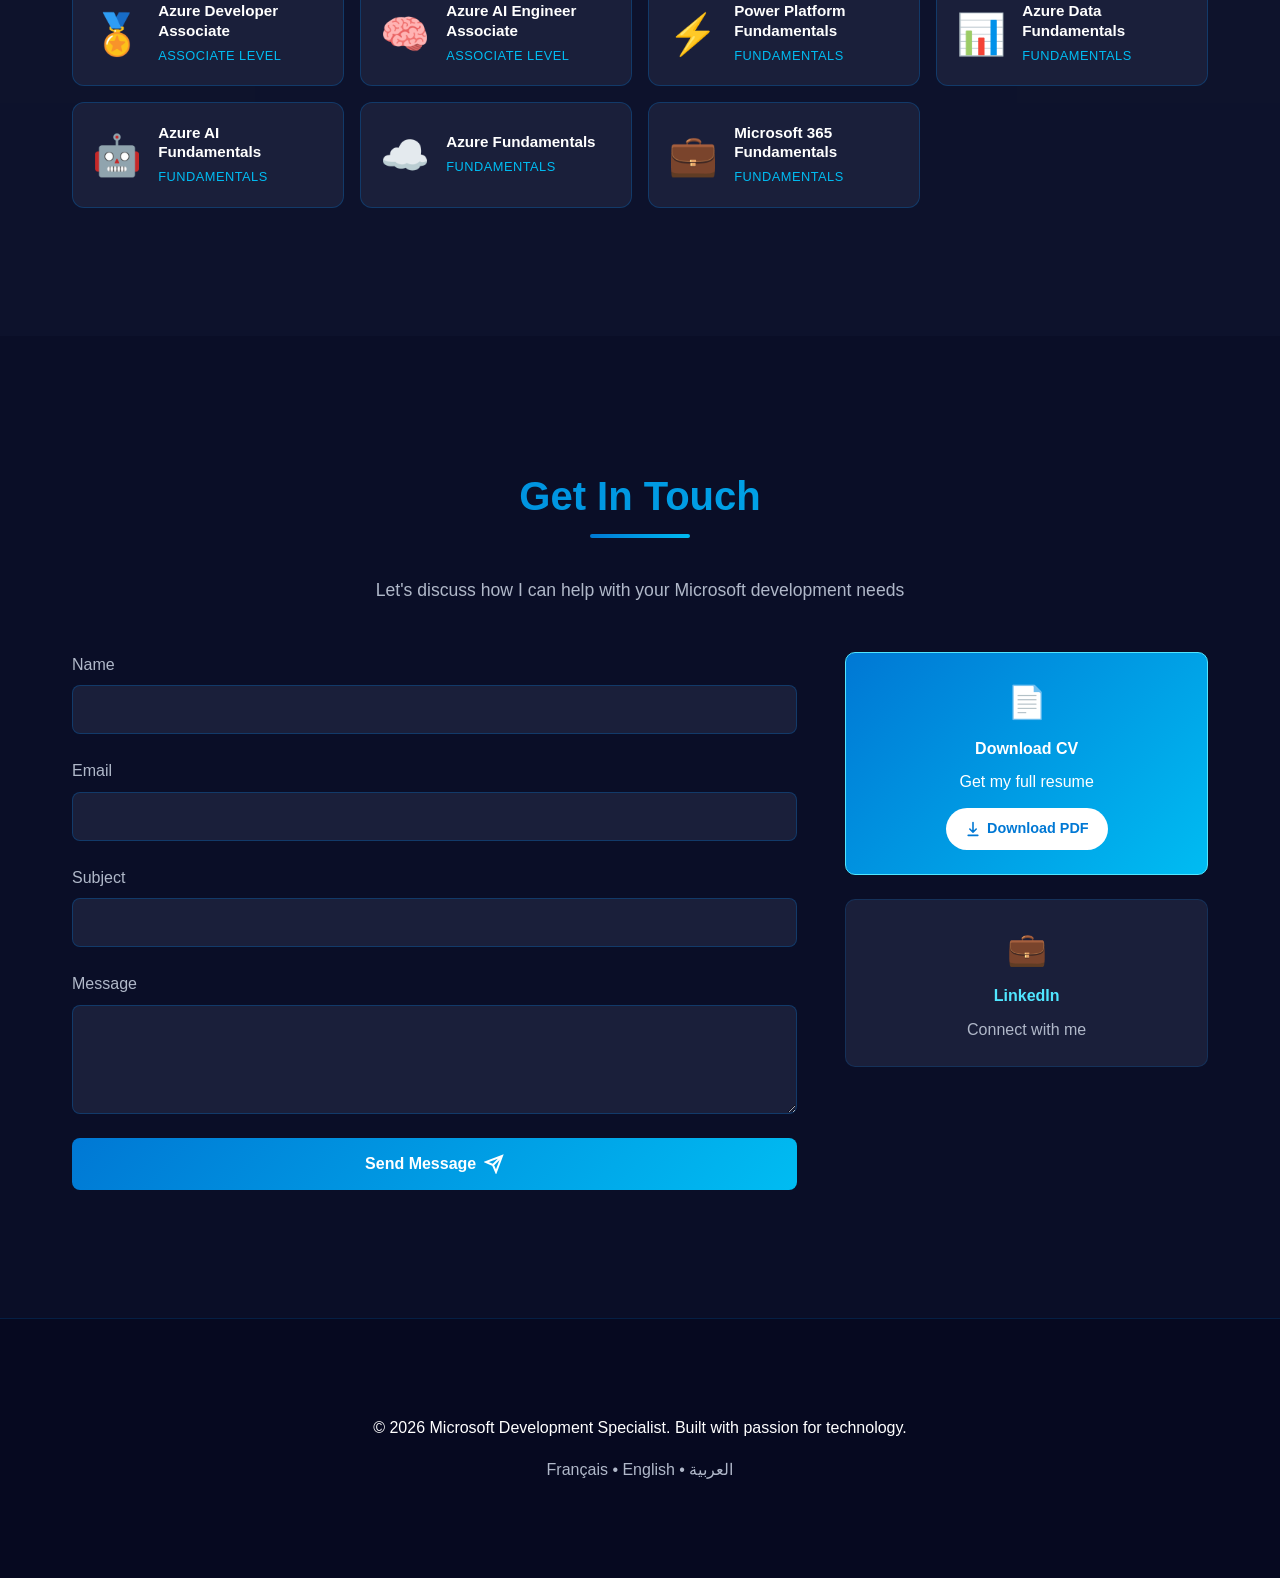
==== commit b7a492c3: "changes" ====
--- a/index.html
+++ b/index.html
@@ -1,337 +1,410 @@
 <!DOCTYPE html>
 <html lang="en">
-<head>
-    <meta charset="UTF-8">
-    <meta name="viewport" content="width=device-width, initial-scale=1.0">
-    <title>IT Professional | Microsoft Development Specialist</title>
-    <link rel="stylesheet" href="styles.css">
-</head>
-<body>
+  <head>
+    <meta charset="UTF-8" />
+    <meta name="viewport" content="width=device-width, initial-scale=1.0" />
+    <title>Khalil Bhilal | Microsoft Development Specialist</title>
+    <link rel="stylesheet" href="styles.css" />
+  </head>
+  <body>
     <div class="matrix-bg"></div>
-    
+
     <nav class="navbar">
-        <div class="nav-container">
-            <div class="logo">&lt;/&gt; Developer</div>
-            <ul class="nav-menu">
-                <li><a href="#home" class="nav-link">Home</a></li>
-                <li><a href="#about" class="nav-link">About</a></li>
-                <li><a href="#expertise" class="nav-link">Expertise</a></li>
-                <li><a href="#skills" class="nav-link">Skills</a></li>
-                <li><a href="#contact" class="nav-link">Contact</a></li>
+      <div class="nav-container">
+        <div class="logo">&lt;/&gt; Developer</div>
+        <ul class="nav-menu">
+          <li><a href="#home" class="nav-link">Home</a></li>
+          <li><a href="#about" class="nav-link">About</a></li>
+          <li><a href="#expertise" class="nav-link">Expertise</a></li>
+          <li><a href="#skills" class="nav-link">Skills</a></li>
+          <li><a href="#contact" class="nav-link">Contact</a></li>
+        </ul>
+      </div>
+    </nav>
+
+    <section id="home" class="hero">
+      <div class="hero-content">
+        <div class="profile-container">
+          <div class="profile-image-wrapper">
+            <img src="me.JPG" alt="Profile Picture" class="profile-image" />
+            <div class="pulse-ring"></div>
+          </div>
+        </div>
+        <h1 class="glitch" data-text="Microsoft Development Specialist">
+          Microsoft Development Specialist
+        </h1>
+        <p class="subtitle">
+          Software Engineer | 7x Microsoft Certified | SharePoint & Power
+          Platform Expert
+        </p>
+        <div class="language-badges">
+          <span class="badge"><img src="France.svg" alt="Français" width="20" height="20" /> Français</span>
+          <span class="badge"><img src="US.svg" alt="English" width="20" height="20" /> English</span>
+          <span class="badge"><img src="Arabia.svg" alt="العربية" width="20" height="20" /> العربية</span>
+        </div>
+        <div class="hero-buttons">
+          <a href="#contact" class="cta-button">
+            <span>Get In Touch</span>
+            <svg width="20" height="20" viewBox="0 0 20 20" fill="none">
+              <path
+                d="M4 10h12M10 4l6 6-6 6"
+                stroke="currentColor"
+                stroke-width="2"
+                stroke-linecap="round"
+              />
+            </svg>
+          </a>
+          <a
+            href="Bhilal Khalil CV - Microsoft Developer.pdf"
+            download
+            target="_blank"
+            class="cv-button"
+          >
+            <svg width="20" height="20" viewBox="0 0 20 20" fill="none">
+              <path
+                d="M10 2v12M6 10l4 4 4-4M4 18h12"
+                stroke="currentColor"
+                stroke-width="2"
+                stroke-linecap="round"
+                stroke-linejoin="round"
+              />
+            </svg>
+            <span>Download CV</span>
+          </a>
+        </div>
+      </div>
+    </section>
+
+    <section id="about" class="about">
+      <div class="container">
+        <h2 class="section-title">About Me</h2>
+        <div class="about-content">
+          <div class="about-text">
+            <p class="typing-effect">
+              As a dedicated <strong>Software Engineer</strong> with
+              <strong>7 years of experience</strong> and
+              <strong>7 Microsoft Certifications</strong>, I specialize in
+              building robust, scalable solutions across the Microsoft
+              ecosystem. My expertise spans SharePoint development and
+              administration, Power Platform solutions, and Azure development. I
+              help organizations leverage technology to drive digital
+              transformation and achieve their business objectives through
+              enterprise-level development and innovative solutions.
+            </p>
+          </div>
+        </div>
+      </div>
+    </section>
+
+    <section id="expertise" class="expertise">
+      <div class="container">
+        <h2 class="section-title">Core Expertise</h2>
+        <div class="expertise-grid">
+          <div class="expertise-card">
+            <div class="card-icon">
+              <img
+                src="Sharepoint.svg"
+                alt="SharePoint"
+                width="60"
+                height="60"
+              />
+            </div>
+            <h3>SharePoint</h3>
+            <ul class="expertise-list">
+              <li>Custom Development & Solutions</li>
+              <li>Administration & Governance</li>
+              <li>Migration Strategies</li>
+              <li>Enterprise Architecture</li>
             </ul>
-        </div>
-    </nav>
-
-    <section id="home" class="hero">
-        <div class="hero-content">
-            <div class="profile-container">
-                <div class="profile-image-wrapper">
-                    <img src="me.JPG" alt="Profile Picture" class="profile-image">
-                    <div class="pulse-ring"></div>
-                </div>
-            </div>
-            <h1 class="glitch" data-text="Microsoft Development Specialist">Microsoft Development Specialist</h1>
-            <p class="subtitle">Software Engineer | 7x Microsoft Certified | SharePoint & Power Platform Expert</p>
-            <div class="language-badges">
-                <span class="badge">🇫🇷 Français</span>
-                <span class="badge">us English</span>
-                <span class="badge">ar العربية</span>
-            </div>
-            <div class="hero-buttons">
-                <a href="#contact" class="cta-button">
-                    <span>Get In Touch</span>
-                    <svg width="20" height="20" viewBox="0 0 20 20" fill="none">
-                        <path d="M4 10h12M10 4l6 6-6 6" stroke="currentColor" stroke-width="2" stroke-linecap="round"/>
-                    </svg>
-                </a>
-                <a href="Bhilal Khalil CV - Microsoft Developer.pdf" download target="_blank" class="cv-button">
-                    <svg width="20" height="20" viewBox="0 0 20 20" fill="none">
-                        <path d="M10 2v12M6 10l4 4 4-4M4 18h12" stroke="currentColor" stroke-width="2" stroke-linecap="round" stroke-linejoin="round"/>
-                    </svg>
-                    <span>Download CV</span>
-                </a>
-            </div>
-        </div>
+            <div class="tech-stack">
+              <span>SPFx</span>
+              <span>PnP</span>
+              <span>REST API</span>
+            </div>
+          </div>
+
+          <div class="expertise-card">
+            <div class="card-icon">
+              <img
+                src="PowerPlatform.svg"
+                alt="Power Platform"
+                width="60"
+                height="60"
+              />
+            </div>
+            <h3>Power Platform</h3>
+            <ul class="expertise-list">
+              <li>Power Apps (Canvas & Model-Driven)</li>
+              <li>Power Automate</li>
+              <li>Dataverse Table Design</li>
+              <li>Custom Connectors</li>
+            </ul>
+            <div class="tech-stack">
+              <span>PCF</span>
+              <span>Dataverse</span>
+              <span>Power FX</span>
+            </div>
+          </div>
+
+          <div class="expertise-card">
+            <div class="card-icon">
+              <img src="Azure.svg" alt="Azure" width="60" height="60" />
+            </div>
+            <h3>Azure</h3>
+            <ul class="expertise-list">
+              <li>Azure Development & Solutions</li>
+              <li>App Services & Functions</li>
+              <li>DevOps & CI/CD</li>
+              <li>Storage & Database Solutions</li>
+            </ul>
+            <div class="tech-stack">
+              <span>Azure AD</span>
+              <span>App Services</span>
+              <span>Functions</span>
+            </div>
+          </div>
+        </div>
+      </div>
     </section>
 
-    <section id="about" class="about">
-        <div class="container">
-            <h2 class="section-title">About Me</h2>
-            <div class="about-content">
-                <div class="about-text">
-                    <p class="typing-effect">As a dedicated <strong>Software Engineer</strong> with <strong>7 years of experience</strong> and <strong>7 Microsoft Certifications</strong>, I specialize in building robust, scalable solutions across the Microsoft ecosystem. My expertise spans SharePoint development and administration, Power Platform solutions, and Azure development. I help organizations leverage technology to drive digital transformation and achieve their business objectives through enterprise-level development and innovative solutions.</p>
-                    
-                    <div class="certifications-section">
-                        <h3 class="cert-title">Microsoft Certifications</h3>
-                        <div class="certifications-grid">
-                            <div class="certification-card">
-                                <div class="cert-icon">🏅</div>
-                                <div class="cert-details">
-                                    <strong>Azure Developer Associate</strong>
-                                    <span class="cert-level">Associate Level</span>
-                                </div>
-                            </div>
-                            <div class="certification-card">
-                                <div class="cert-icon">🧠</div>
-                                <div class="cert-details">
-                                    <strong>Azure AI Engineer Associate</strong>
-                                    <span class="cert-level">Associate Level</span>
-                                </div>
-                            </div>
-                            <div class="certification-card">
-                                <div class="cert-icon">⚡</div>
-                                <div class="cert-details">
-                                    <strong>Power Platform Fundamentals</strong>
-                                    <span class="cert-level">Fundamentals</span>
-                                </div>
-                            </div>
-                            <div class="certification-card">
-                                <div class="cert-icon">📊</div>
-                                <div class="cert-details">
-                                    <strong>Azure Data Fundamentals</strong>
-                                    <span class="cert-level">Fundamentals</span>
-                                </div>
-                            </div>
-                            <div class="certification-card">
-                                <div class="cert-icon">🤖</div>
-                                <div class="cert-details">
-                                    <strong>Azure AI Fundamentals</strong>
-                                    <span class="cert-level">Fundamentals</span>
-                                </div>
-                            </div>
-                            <div class="certification-card">
-                                <div class="cert-icon">☁️</div>
-                                <div class="cert-details">
-                                    <strong>Azure Fundamentals</strong>
-                                    <span class="cert-level">Fundamentals</span>
-                                </div>
-                            </div>
-                            <div class="certification-card">
-                                <div class="cert-icon">💼</div>
-                                <div class="cert-details">
-                                    <strong>Microsoft 365 Fundamentals</strong>
-                                    <span class="cert-level">Fundamentals</span>
-                                </div>
-                            </div>
-                        </div>
-                    </div>
-                </div>
-            </div>
-        </div>
+    <section id="skills" class="skills">
+      <div class="container">
+        <h2 class="section-title">Technical Skills</h2>
+        <div class="skills-grid">
+          <div class="skill-category">
+            <h3>Frontend Development</h3>
+            <div class="skill-items">
+              <div class="skill-item">
+                <div class="skill-header">
+                  <span class="skill-name"
+                    ><img
+                      src="React.svg"
+                      alt="React"
+                      width="20"
+                      height="20"
+                    /> React</span
+                  >
+                  <span class="skill-level">Advanced</span>
+                </div>
+                <div class="skill-bar">
+                  <div class="skill-progress" style="width: 90%"></div>
+                </div>
+              </div>
+              <div class="skill-item">
+                <div class="skill-header">
+                  <span class="skill-name"><img src="Typescript.svg" alt="TypeScript" width="20" height="20" /> TypeScript</span>
+                  <span class="skill-level">Advanced</span>
+                </div>
+                <div class="skill-bar">
+                  <div class="skill-progress" style="width: 88%"></div>
+                </div>
+              </div>
+              <div class="skill-item">
+                <div class="skill-header">
+                  <span class="skill-name"><img src="Javascript.svg" alt="JavaScript" width="20" height="20" /> JavaScript</span>
+                  <span class="skill-level">Expert</span>
+                </div>
+                <div class="skill-bar">
+                  <div class="skill-progress" style="width: 92%"></div>
+                </div>
+              </div>
+            </div>
+          </div>
+
+          <div class="skill-category">
+            <h3>Backend Development</h3>
+            <div class="skill-items">
+              <div class="skill-item">
+                <div class="skill-header">
+                  <span class="skill-name"><img src="NET.svg" alt=".NET" width="20" height="20" /> .NET</span>
+                  <span class="skill-level">Advanced</span>
+                </div>
+                <div class="skill-bar">
+                  <div class="skill-progress" style="width: 90%"></div>
+                </div>
+              </div>
+              <div class="skill-item">
+                <div class="skill-header">
+                  <span class="skill-name"><img src="Powershell.svg" alt="PowerShell" width="20" height="20" /> PowerShell</span>
+                  <span class="skill-level">Advanced</span>
+                </div>
+                <div class="skill-bar">
+                  <div class="skill-progress" style="width: 85%"></div>
+                </div>
+              </div>
+              <div class="skill-item">
+                <div class="skill-header">
+                  <span class="skill-name"><img src="SQL.svg" alt="SQL" width="20" height="20" /> SQL</span>
+                  <span class="skill-level">Advanced</span>
+                </div>
+                <div class="skill-bar">
+                  <div class="skill-progress" style="width: 87%"></div>
+                </div>
+              </div>
+            </div>
+          </div>
+        </div>
+
+        <div class="tech-cloud">
+          <span class="tech-tag">React</span>
+          <span class="tech-tag">.NET</span>
+          <span class="tech-tag">TypeScript</span>
+          <span class="tech-tag">JavaScript</span>
+          <span class="tech-tag">PowerShell</span>
+          <span class="tech-tag">SQL</span>
+          <span class="tech-tag">Azure</span>
+          <span class="tech-tag">SharePoint</span>
+          <span class="tech-tag">Power Platform</span>
+          <span class="tech-tag">Dataverse</span>
+          <span class="tech-tag">SPFx</span>
+          <span class="tech-tag">Power Apps</span>
+          <span class="tech-tag">Power Automate</span>
+        </div>
+
+        <div class="certifications-section">
+          <h3 class="cert-title">Microsoft Certifications</h3>
+          <div class="certifications-grid">
+            <div class="certification-card">
+              <div class="cert-icon">🏅</div>
+              <div class="cert-details">
+                <strong>Azure Developer Associate</strong>
+                <span class="cert-level">Associate Level</span>
+              </div>
+            </div>
+            <div class="certification-card">
+              <div class="cert-icon">🧠</div>
+              <div class="cert-details">
+                <strong>Azure AI Engineer Associate</strong>
+                <span class="cert-level">Associate Level</span>
+              </div>
+            </div>
+            <div class="certification-card">
+              <div class="cert-icon">⚡</div>
+              <div class="cert-details">
+                <strong>Power Platform Fundamentals</strong>
+                <span class="cert-level">Fundamentals</span>
+              </div>
+            </div>
+            <div class="certification-card">
+              <div class="cert-icon">📊</div>
+              <div class="cert-details">
+                <strong>Azure Data Fundamentals</strong>
+                <span class="cert-level">Fundamentals</span>
+              </div>
+            </div>
+            <div class="certification-card">
+              <div class="cert-icon">🤖</div>
+              <div class="cert-details">
+                <strong>Azure AI Fundamentals</strong>
+                <span class="cert-level">Fundamentals</span>
+              </div>
+            </div>
+            <div class="certification-card">
+              <div class="cert-icon">☁️</div>
+              <div class="cert-details">
+                <strong>Azure Fundamentals</strong>
+                <span class="cert-level">Fundamentals</span>
+              </div>
+            </div>
+            <div class="certification-card">
+              <div class="cert-icon">💼</div>
+              <div class="cert-details">
+                <strong>Microsoft 365 Fundamentals</strong>
+                <span class="cert-level">Fundamentals</span>
+              </div>
+            </div>
+          </div>
+        </div>
+      </div>
     </section>
 
-    <section id="expertise" class="expertise">
-        <div class="container">
-            <h2 class="section-title">Core Expertise</h2>
-            <div class="expertise-grid">
-                <div class="expertise-card">
-                    <div class="card-icon">
-                        <img src="Sharepoint.svg" alt="SharePoint" width="60" height="60">
-                    </div>
-                    <h3>SharePoint</h3>
-                    <ul class="expertise-list">
-                        <li>Custom Development & Solutions</li>
-                        <li>Administration & Governance</li>
-                        <li>Migration Strategies</li>
-                        <li>Enterprise Architecture</li>
-                    </ul>
-                    <div class="tech-stack">
-                        <span>SPFx</span>
-                        <span>PnP</span>
-                        <span>REST API</span>
-                    </div>
-                </div>
-
-                <div class="expertise-card">
-                    <div class="card-icon">
-                        <img src="PowerPlatform.svg" alt="Power Platform" width="60" height="60">
-                    </div>
-                    <h3>Power Platform</h3>
-                    <ul class="expertise-list">
-                        <li>Power Apps (Canvas & Model-Driven)</li>
-                        <li>Power Automate</li>
-                        <li>Dataverse Table Design</li>
-                        <li>Custom Connectors</li>
-                    </ul>
-                    <div class="tech-stack">
-                        <span>PCF</span>
-                        <span>Dataverse</span>
-                        <span>Power FX</span>
-                    </div>
-                </div>
-
-                <div class="expertise-card">
-                    <div class="card-icon">
-                        <img src="Azure.svg" alt="Azure" width="60" height="60">
-                    </div>
-                    <h3>Azure</h3>
-                    <ul class="expertise-list">
-                        <li>Azure Development & Solutions</li>
-                        <li>App Services & Functions</li>
-                        <li>DevOps & CI/CD</li>
-                        <li>Storage & Database Solutions</li>
-                    </ul>
-                    <div class="tech-stack">
-                        <span>Azure AD</span>
-                        <span>App Services</span>
-                        <span>Functions</span>
-                    </div>
-                </div>
-            </div>
-        </div>
+    <section id="contact" class="contact">
+      <div class="container">
+        <h2 class="section-title">Get In Touch</h2>
+        <p class="contact-subtitle">
+          Let's discuss how I can help with your Microsoft development needs
+        </p>
+
+        <div class="contact-content">
+          <form class="contact-form" id="contactForm">
+            <div class="form-group">
+              <label for="name">Name</label>
+              <input type="text" id="name" name="name" required />
+            </div>
+            <div class="form-group">
+              <label for="email">Email</label>
+              <input type="email" id="email" name="email" required />
+            </div>
+            <div class="form-group">
+              <label for="subject">Subject</label>
+              <input type="text" id="subject" name="subject" required />
+            </div>
+            <div class="form-group">
+              <label for="message">Message</label>
+              <textarea
+                id="message"
+                name="message"
+                rows="5"
+                required
+              ></textarea>
+            </div>
+            <button type="submit" class="submit-button">
+              <span>Send Message</span>
+              <svg width="20" height="20" viewBox="0 0 20 20" fill="none">
+                <path
+                  d="M18 2L9 11M18 2l-6 16-3-7-7-3 16-6z"
+                  stroke="currentColor"
+                  stroke-width="2"
+                />
+              </svg>
+            </button>
+          </form>
+
+          <div class="contact-info">
+            <div class="info-card cv-download-card">
+              <div class="info-icon">📄</div>
+              <h4>Download CV</h4>
+              <p>Get my full resume</p>
+              <a
+                href="Bhilal Khalil CV - Microsoft Developer.pdf"
+                download
+                target="_blank"
+                class="download-link"
+              >
+                <svg width="16" height="16" viewBox="0 0 20 20" fill="none">
+                  <path
+                    d="M10 2v12M6 10l4 4 4-4M4 18h12"
+                    stroke="currentColor"
+                    stroke-width="2"
+                    stroke-linecap="round"
+                    stroke-linejoin="round"
+                  />
+                </svg>
+                Download PDF
+              </a>
+            </div>
+            <div class="info-card">
+              <div class="info-icon">💼</div>
+              <h4>LinkedIn</h4>
+              <p>Connect with me</p>
+            </div>
+          </div>
+        </div>
+      </div>
     </section>
 
-    <section id="skills" class="skills">
-        <div class="container">
-            <h2 class="section-title">Technical Skills</h2>
-            <div class="skills-grid">
-                <div class="skill-category">
-                    <h3>Frontend Development</h3>
-                    <div class="skill-items">
-                        <div class="skill-item">
-                            <div class="skill-header">
-                                <span class="skill-name">React</span>
-                                <span class="skill-level">Advanced</span>
-                            </div>
-                            <div class="skill-bar">
-                                <div class="skill-progress" style="width: 90%"></div>
-                            </div>
-                        </div>
-                        <div class="skill-item">
-                            <div class="skill-header">
-                                <span class="skill-name">TypeScript</span>
-                                <span class="skill-level">Advanced</span>
-                            </div>
-                            <div class="skill-bar">
-                                <div class="skill-progress" style="width: 88%"></div>
-                            </div>
-                        </div>
-                        <div class="skill-item">
-                            <div class="skill-header">
-                                <span class="skill-name">JavaScript</span>
-                                <span class="skill-level">Expert</span>
-                            </div>
-                            <div class="skill-bar">
-                                <div class="skill-progress" style="width: 92%"></div>
-                            </div>
-                        </div>
-                    </div>
-                </div>
-
-                <div class="skill-category">
-                    <h3>Backend Development</h3>
-                    <div class="skill-items">
-                        <div class="skill-item">
-                            <div class="skill-header">
-                                <span class="skill-name">.NET</span>
-                                <span class="skill-level">Advanced</span>
-                            </div>
-                            <div class="skill-bar">
-                                <div class="skill-progress" style="width: 90%"></div>
-                            </div>
-                        </div>
-                        <div class="skill-item">
-                            <div class="skill-header">
-                                <span class="skill-name">PowerShell</span>
-                                <span class="skill-level">Advanced</span>
-                            </div>
-                            <div class="skill-bar">
-                                <div class="skill-progress" style="width: 85%"></div>
-                            </div>
-                        </div>
-                        <div class="skill-item">
-                            <div class="skill-header">
-                                <span class="skill-name">SQL</span>
-                                <span class="skill-level">Advanced</span>
-                            </div>
-                            <div class="skill-bar">
-                                <div class="skill-progress" style="width: 87%"></div>
-                            </div>
-                        </div>
-                    </div>
-                </div>
-            </div>
-
-            <div class="tech-cloud">
-                <span class="tech-tag">React</span>
-                <span class="tech-tag">.NET</span>
-                <span class="tech-tag">TypeScript</span>
-                <span class="tech-tag">JavaScript</span>
-                <span class="tech-tag">PowerShell</span>
-                <span class="tech-tag">SQL</span>
-                <span class="tech-tag">Azure</span>
-                <span class="tech-tag">SharePoint</span>
-                <span class="tech-tag">Power Platform</span>
-                <span class="tech-tag">Dataverse</span>
-                <span class="tech-tag">SPFx</span>
-                <span class="tech-tag">Power Apps</span>
-                <span class="tech-tag">Power Automate</span>
-            </div>
-        </div>
-    </section>
-
-    <section id="contact" class="contact">
-        <div class="container">
-            <h2 class="section-title">Get In Touch</h2>
-            <p class="contact-subtitle">Let's discuss how I can help with your Microsoft development needs</p>
-            
-            <div class="contact-content">
-                <form class="contact-form" id="contactForm">
-                    <div class="form-group">
-                        <label for="name">Name</label>
-                        <input type="text" id="name" name="name" required>
-                    </div>
-                    <div class="form-group">
-                        <label for="email">Email</label>
-                        <input type="email" id="email" name="email" required>
-                    </div>
-                    <div class="form-group">
-                        <label for="subject">Subject</label>
-                        <input type="text" id="subject" name="subject" required>
-                    </div>
-                    <div class="form-group">
-                        <label for="message">Message</label>
-                        <textarea id="message" name="message" rows="5" required></textarea>
-                    </div>
-                    <button type="submit" class="submit-button">
-                        <span>Send Message</span>
-                        <svg width="20" height="20" viewBox="0 0 20 20" fill="none">
-                            <path d="M18 2L9 11M18 2l-6 16-3-7-7-3 16-6z" stroke="currentColor" stroke-width="2"/>
-                        </svg>
-                    </button>
-                </form>
-
-                <div class="contact-info">
-                    <div class="info-card cv-download-card">
-                        <div class="info-icon">📄</div>
-                        <h4>Download CV</h4>
-                        <p>Get my full resume</p>
-                        <a href="Bhilal Khalil CV - Microsoft Developer.pdf" download target="_blank" class="download-link">
-                            <svg width="16" height="16" viewBox="0 0 20 20" fill="none">
-                                <path d="M10 2v12M6 10l4 4 4-4M4 18h12" stroke="currentColor" stroke-width="2" stroke-linecap="round" stroke-linejoin="round"/>
-                            </svg>
-                            Download PDF
-                        </a>
-                    </div>
-                    <div class="info-card">
-                        <div class="info-icon">💼</div>
-                        <h4>LinkedIn</h4>
-                        <p>Connect with me</p>
-                    </div>
-                </div>
-            </div>
-        </div>
-    </section>
-
     <footer class="footer">
-        <div class="container">
-            <p>&copy; 2025 Microsoft Development Specialist. Built with passion for technology.</p>
-            <div class="footer-links">
-                <span>Français</span> • <span>English</span> • <span>العربية</span>
-            </div>
-        </div>
+      <div class="container">
+        <p>
+          &copy; 2026 Microsoft Development Specialist. Built with passion for
+          technology.
+        </p>
+        <div class="footer-links">
+          <span>Français</span> • <span>English</span> • <span>العربية</span>
+        </div>
+      </div>
     </footer>
 
     <script src="script.js"></script>
-</body>
+  </body>
 </html>
--- a/styles.css
+++ b/styles.css
@@ -211,6 +211,14 @@
     border-radius: 20px;
     font-size: 0.9rem;
     transition: all 0.3s ease;
+    display: flex;
+    align-items: center;
+    justify-content: center;
+    gap: 0.5rem;
+}
+
+.badge img {
+    vertical-align: middle;
 }
 
 .badge:hover {
@@ -513,12 +521,20 @@
 .skill-header {
     display: flex;
     justify-content: space-between;
+    align-items: center;
     margin-bottom: 0.8rem;
 }
 
 .skill-name {
     font-weight: bold;
     color: var(--text-primary);
+    display: flex;
+    align-items: center;
+    gap: 0.5rem;
+}
+
+.skill-name img {
+    vertical-align: middle;
 }
 
 .skill-level {
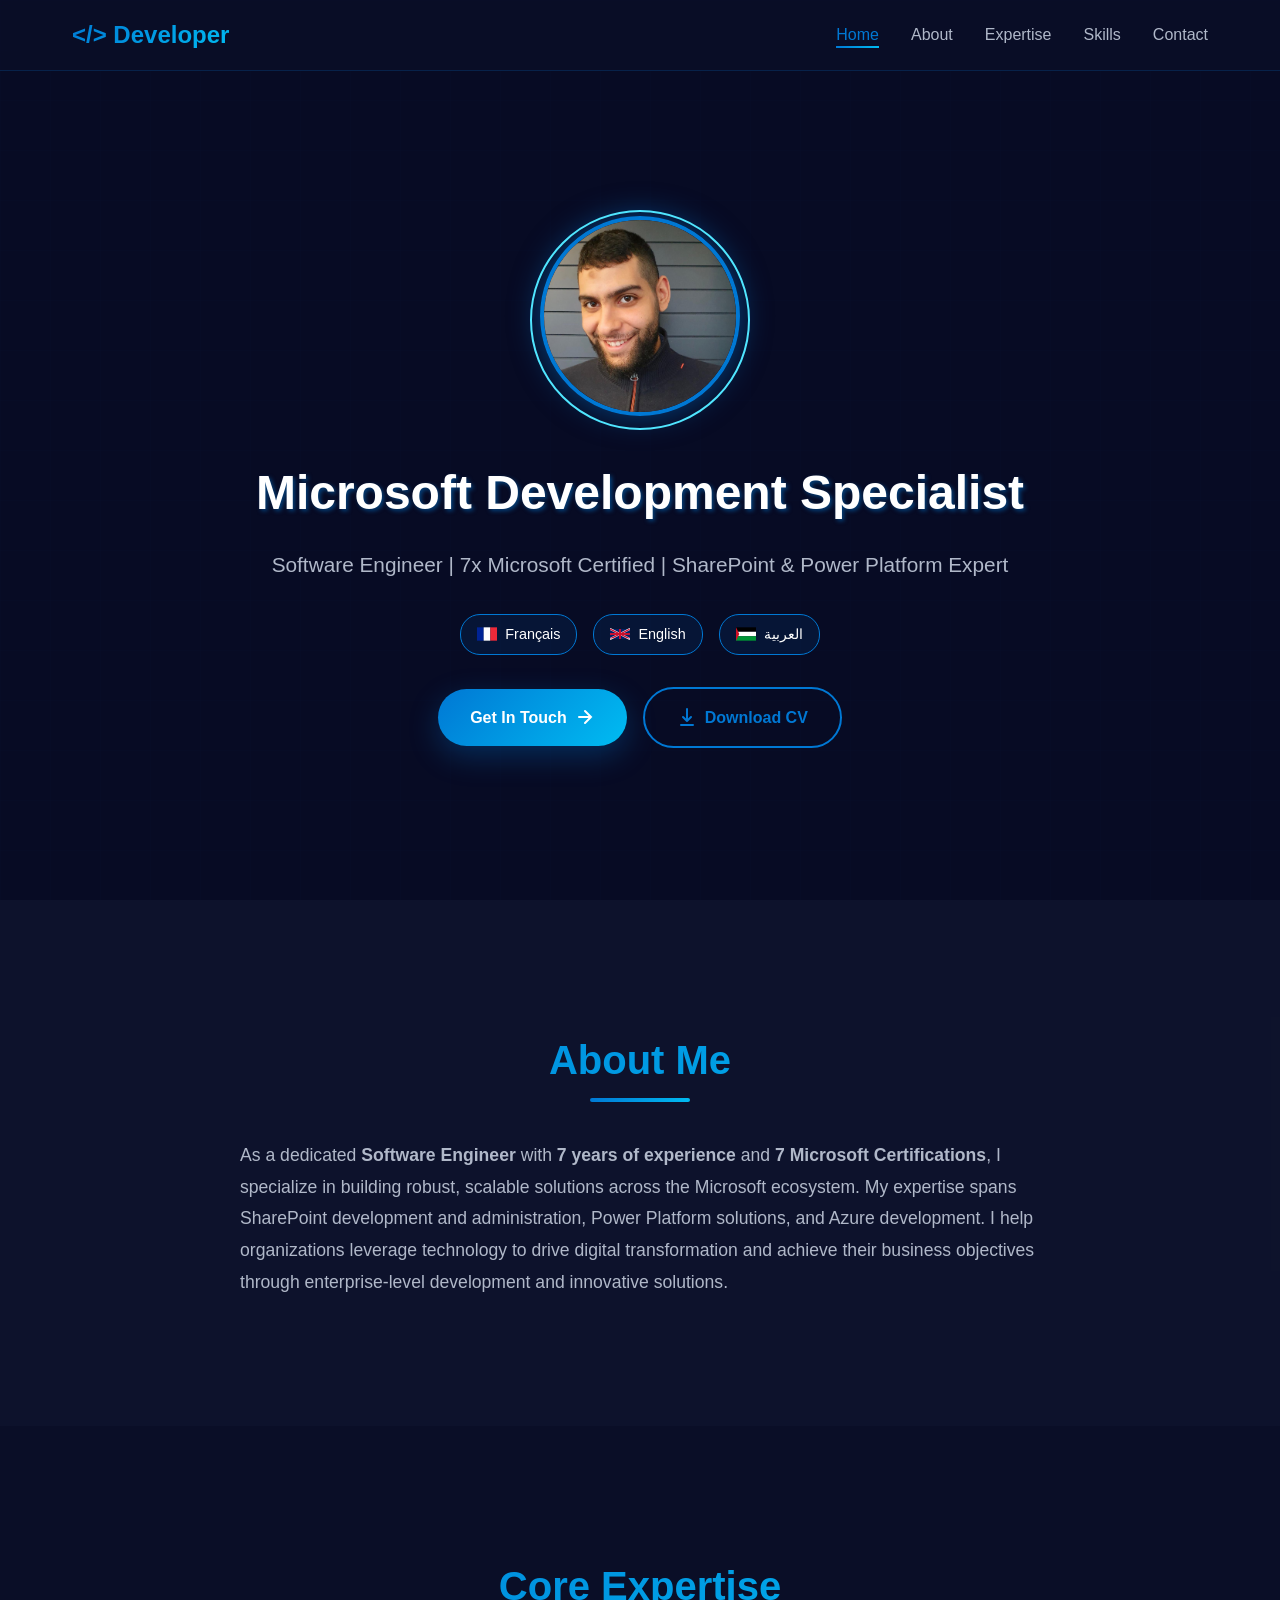
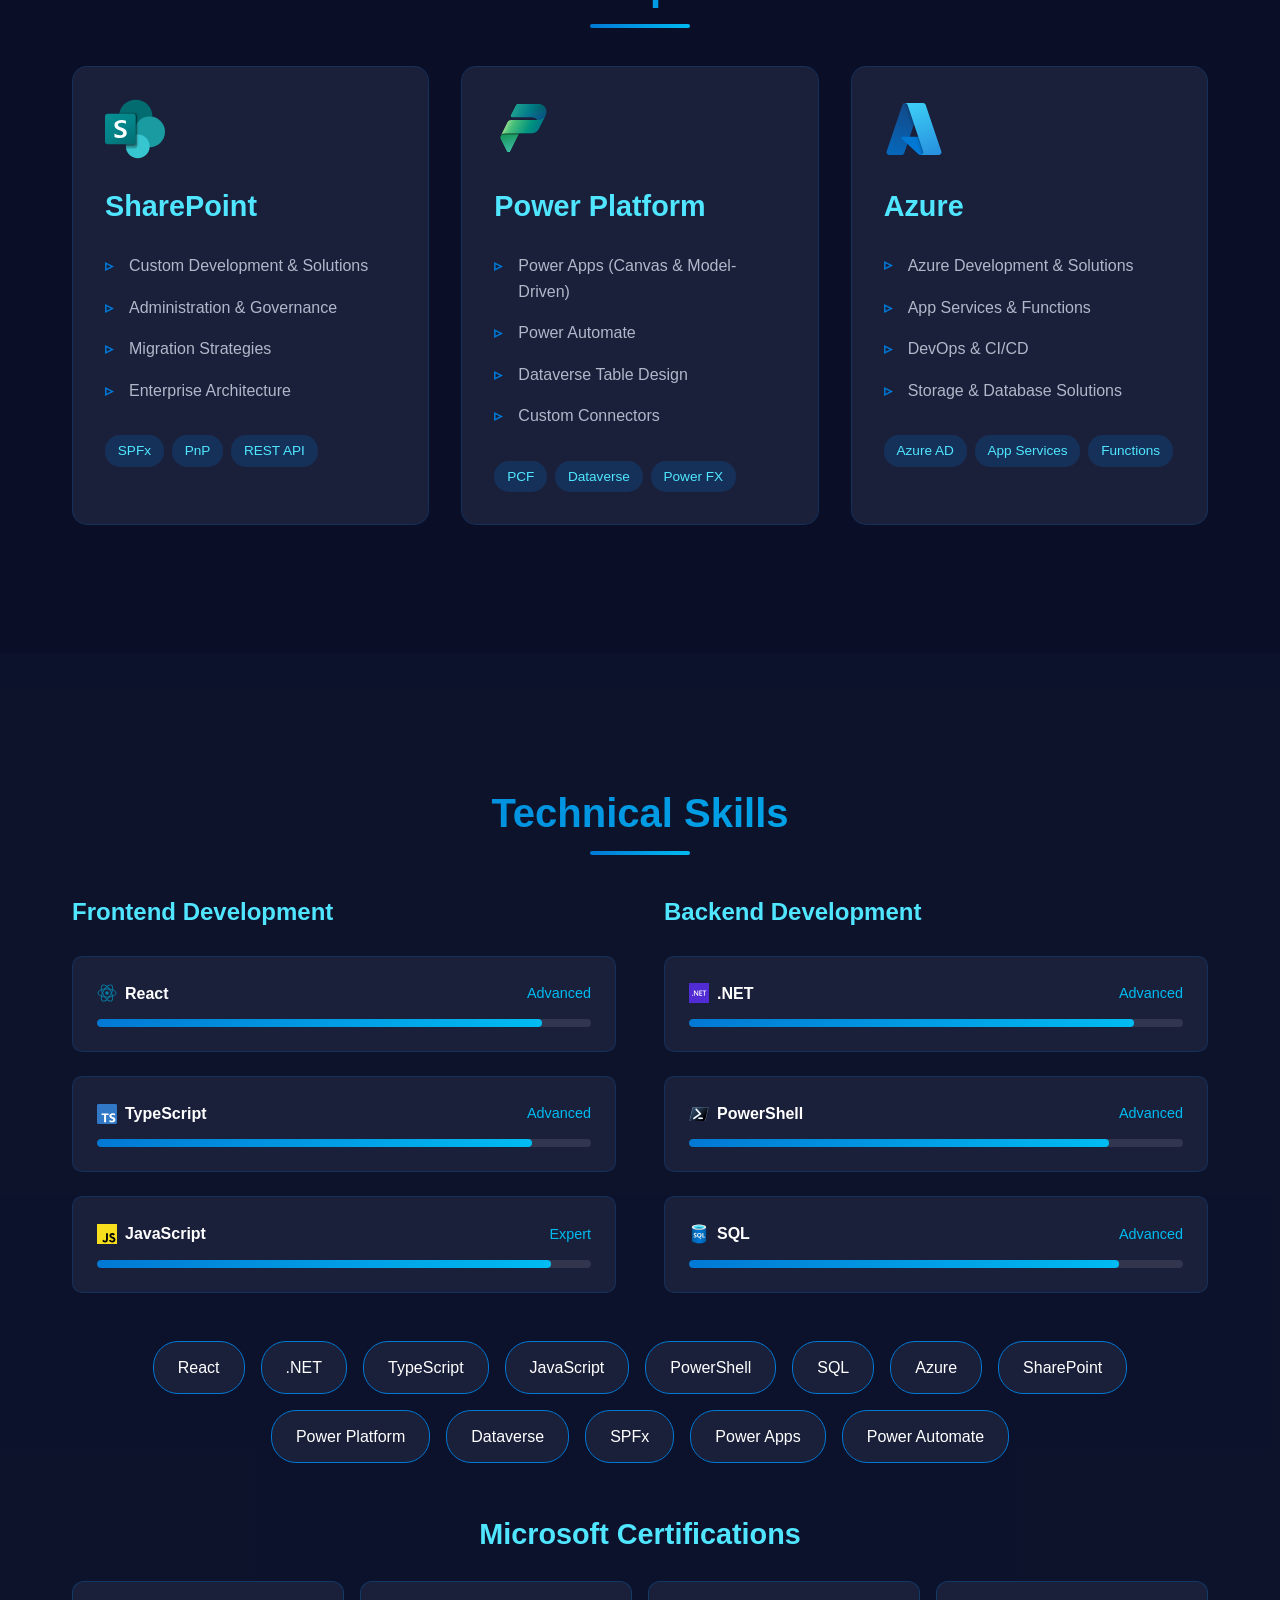
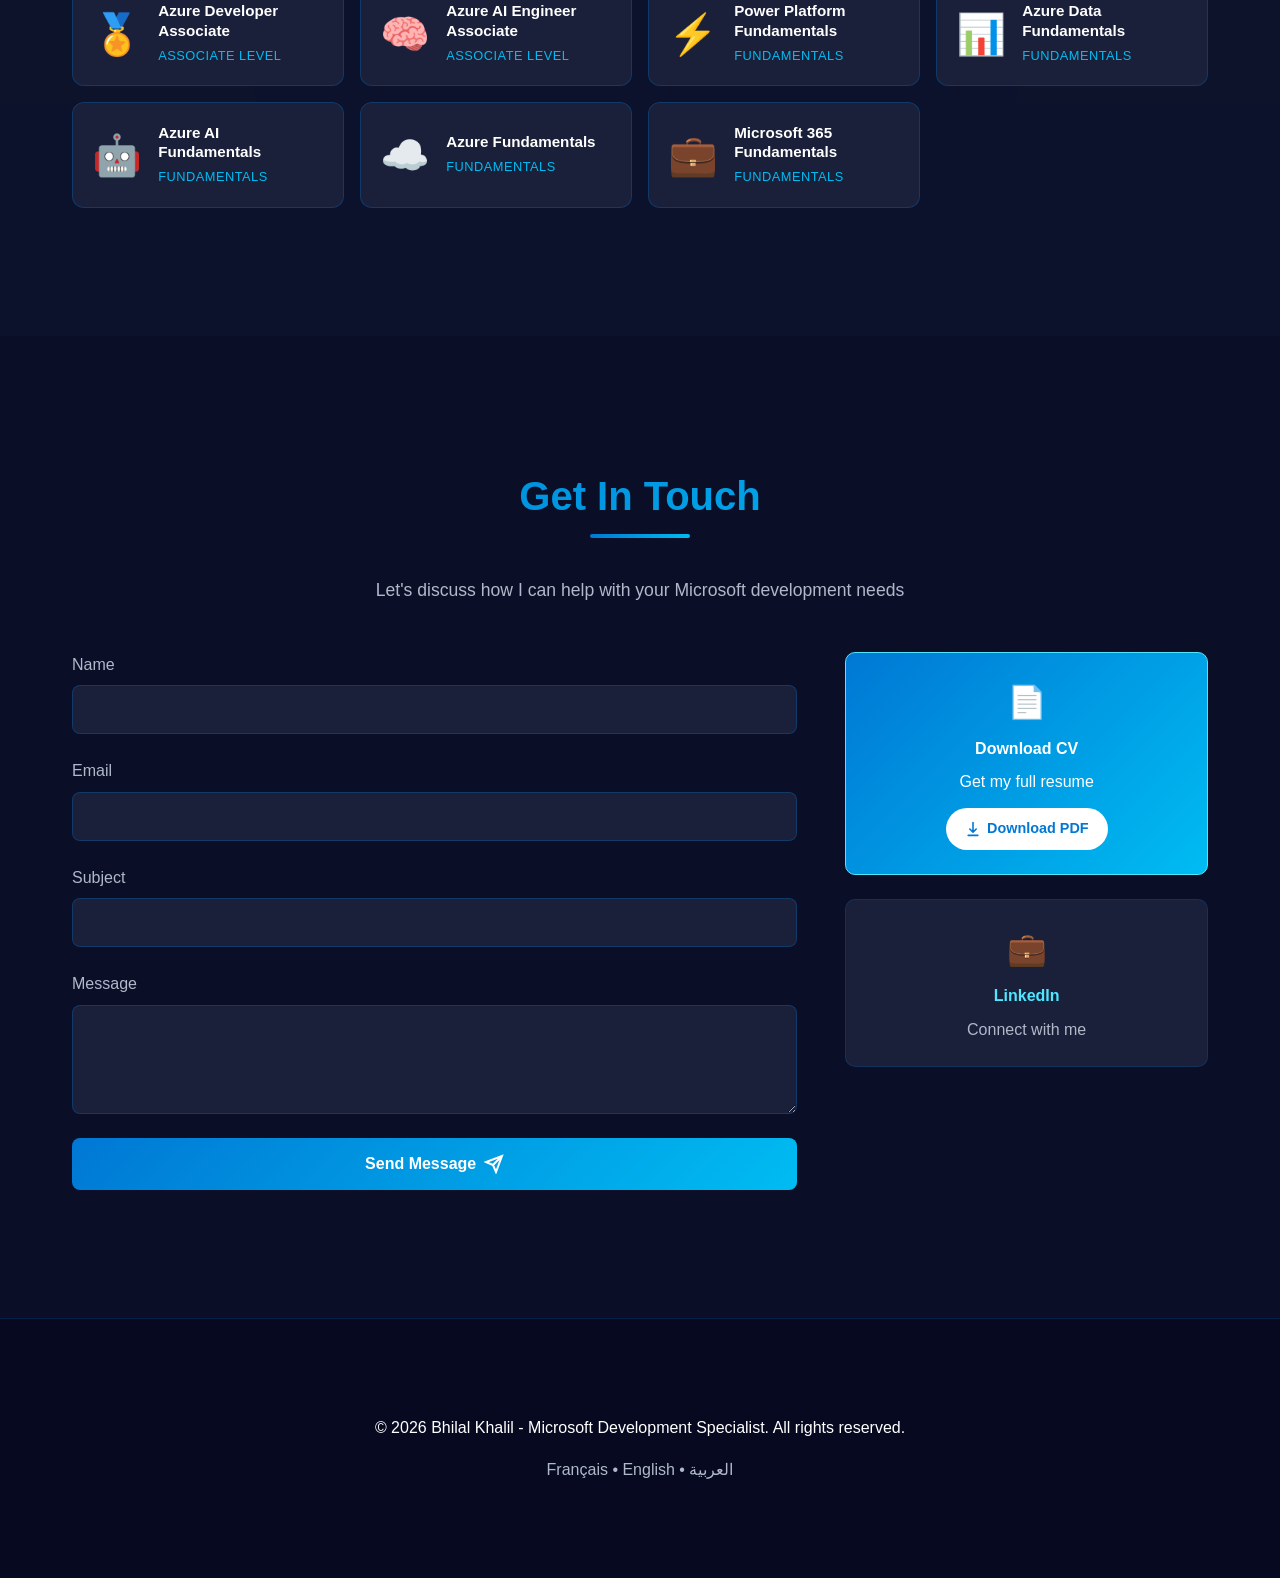
==== commit 5468cd2d: "display" ====
--- a/index.html
+++ b/index.html
@@ -38,9 +38,18 @@
           Platform Expert
         </p>
         <div class="language-badges">
-          <span class="badge"><img src="France.svg" alt="Français" width="20" height="20" /> Français</span>
-          <span class="badge"><img src="US.svg" alt="English" width="20" height="20" /> English</span>
-          <span class="badge"><img src="Arabia.svg" alt="العربية" width="20" height="20" /> العربية</span>
+          <span class="badge"
+            ><img src="France.svg" alt="Français" width="20" height="20" />
+            Français</span
+          >
+          <span class="badge"
+            ><img src="US.svg" alt="English" width="20" height="20" />
+            English</span
+          >
+          <span class="badge"
+            ><img src="Arabia.svg" alt="العربية" width="20" height="20" />
+            العربية</span
+          >
         </div>
         <div class="hero-buttons">
           <a href="#contact" class="cta-button">
@@ -177,31 +186,43 @@
               <div class="skill-item">
                 <div class="skill-header">
                   <span class="skill-name"
+                    ><img src="React.svg" alt="React" width="20" height="20" />
+                    React</span
+                  >
+                  <span class="skill-level">Advanced</span>
+                </div>
+                <div class="skill-bar">
+                  <div class="skill-progress" style="width: 90%"></div>
+                </div>
+              </div>
+              <div class="skill-item">
+                <div class="skill-header">
+                  <span class="skill-name"
                     ><img
-                      src="React.svg"
-                      alt="React"
+                      src="Typescript.svg"
+                      alt="TypeScript"
                       width="20"
                       height="20"
-                    /> React</span
+                    />
+                    TypeScript</span
                   >
                   <span class="skill-level">Advanced</span>
                 </div>
                 <div class="skill-bar">
-                  <div class="skill-progress" style="width: 90%"></div>
-                </div>
-              </div>
-              <div class="skill-item">
-                <div class="skill-header">
-                  <span class="skill-name"><img src="Typescript.svg" alt="TypeScript" width="20" height="20" /> TypeScript</span>
-                  <span class="skill-level">Advanced</span>
-                </div>
-                <div class="skill-bar">
                   <div class="skill-progress" style="width: 88%"></div>
                 </div>
               </div>
               <div class="skill-item">
                 <div class="skill-header">
-                  <span class="skill-name"><img src="Javascript.svg" alt="JavaScript" width="20" height="20" /> JavaScript</span>
+                  <span class="skill-name"
+                    ><img
+                      src="Javascript.svg"
+                      alt="JavaScript"
+                      width="20"
+                      height="20"
+                    />
+                    JavaScript</span
+                  >
                   <span class="skill-level">Expert</span>
                 </div>
                 <div class="skill-bar">
@@ -216,7 +237,10 @@
             <div class="skill-items">
               <div class="skill-item">
                 <div class="skill-header">
-                  <span class="skill-name"><img src="NET.svg" alt=".NET" width="20" height="20" /> .NET</span>
+                  <span class="skill-name"
+                    ><img src="NET.svg" alt=".NET" width="20" height="20" />
+                    .NET</span
+                  >
                   <span class="skill-level">Advanced</span>
                 </div>
                 <div class="skill-bar">
@@ -225,7 +249,15 @@
               </div>
               <div class="skill-item">
                 <div class="skill-header">
-                  <span class="skill-name"><img src="Powershell.svg" alt="PowerShell" width="20" height="20" /> PowerShell</span>
+                  <span class="skill-name"
+                    ><img
+                      src="Powershell.svg"
+                      alt="PowerShell"
+                      width="20"
+                      height="20"
+                    />
+                    PowerShell</span
+                  >
                   <span class="skill-level">Advanced</span>
                 </div>
                 <div class="skill-bar">
@@ -234,7 +266,10 @@
               </div>
               <div class="skill-item">
                 <div class="skill-header">
-                  <span class="skill-name"><img src="SQL.svg" alt="SQL" width="20" height="20" /> SQL</span>
+                  <span class="skill-name"
+                    ><img src="SQL.svg" alt="SQL" width="20" height="20" />
+                    SQL</span
+                  >
                   <span class="skill-level">Advanced</span>
                 </div>
                 <div class="skill-bar">
@@ -383,11 +418,15 @@
                 Download PDF
               </a>
             </div>
-            <div class="info-card">
+            <a
+              href="https://be.linkedin.com/in/b-khalil"
+              target="_blank"
+              class="info-card"
+            >
               <div class="info-icon">💼</div>
               <h4>LinkedIn</h4>
               <p>Connect with me</p>
-            </div>
+            </a>
           </div>
         </div>
       </div>
@@ -396,8 +435,8 @@
     <footer class="footer">
       <div class="container">
         <p>
-          &copy; 2026 Microsoft Development Specialist. Built with passion for
-          technology.
+          &copy; 2026 Bhilal Khalil - Microsoft Development Specialist. All
+          rights reserved.
         </p>
         <div class="footer-links">
           <span>Français</span> • <span>English</span> • <span>العربية</span>
--- a/styles.css
+++ b/styles.css
@@ -671,6 +671,8 @@
     border: 1px solid rgba(0, 120, 212, 0.2);
     text-align: center;
     transition: all 0.3s ease;
+    text-decoration: none;
+    color: inherit;
 }
 
 .info-card:hover {
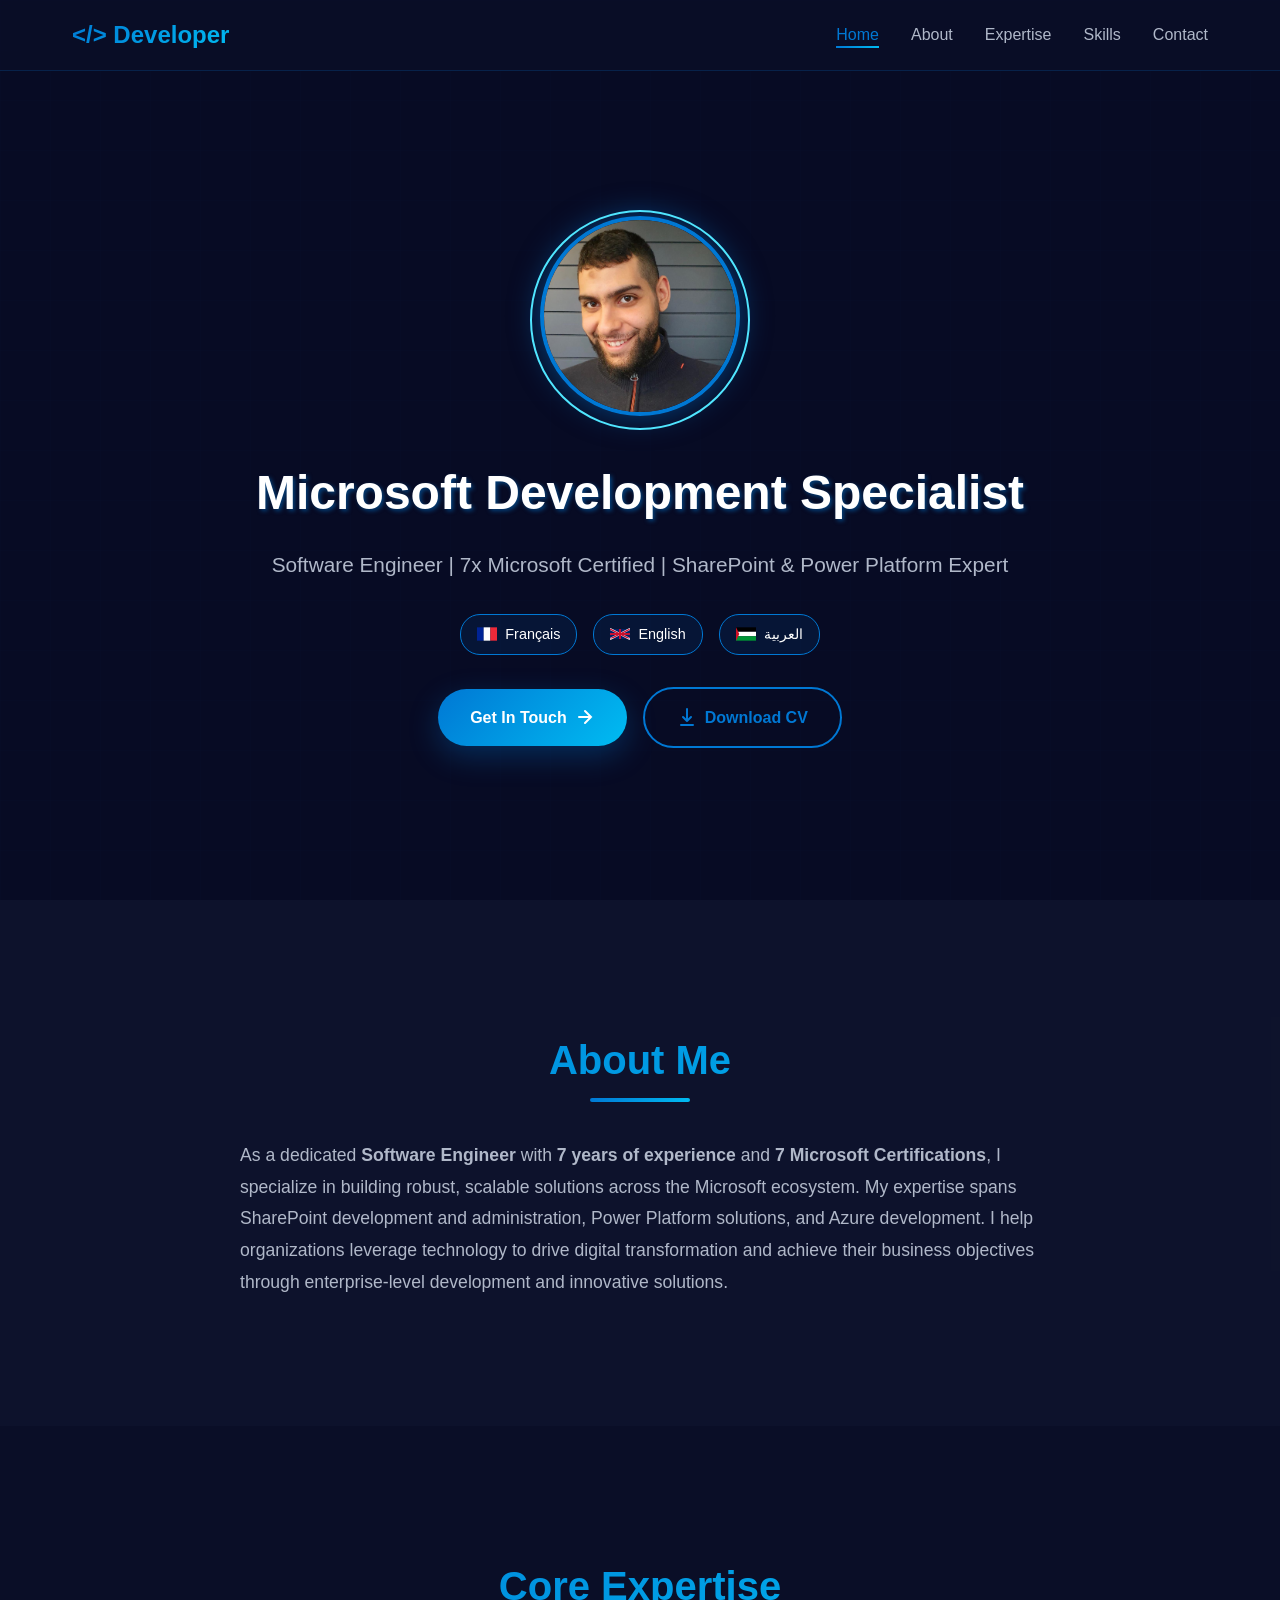
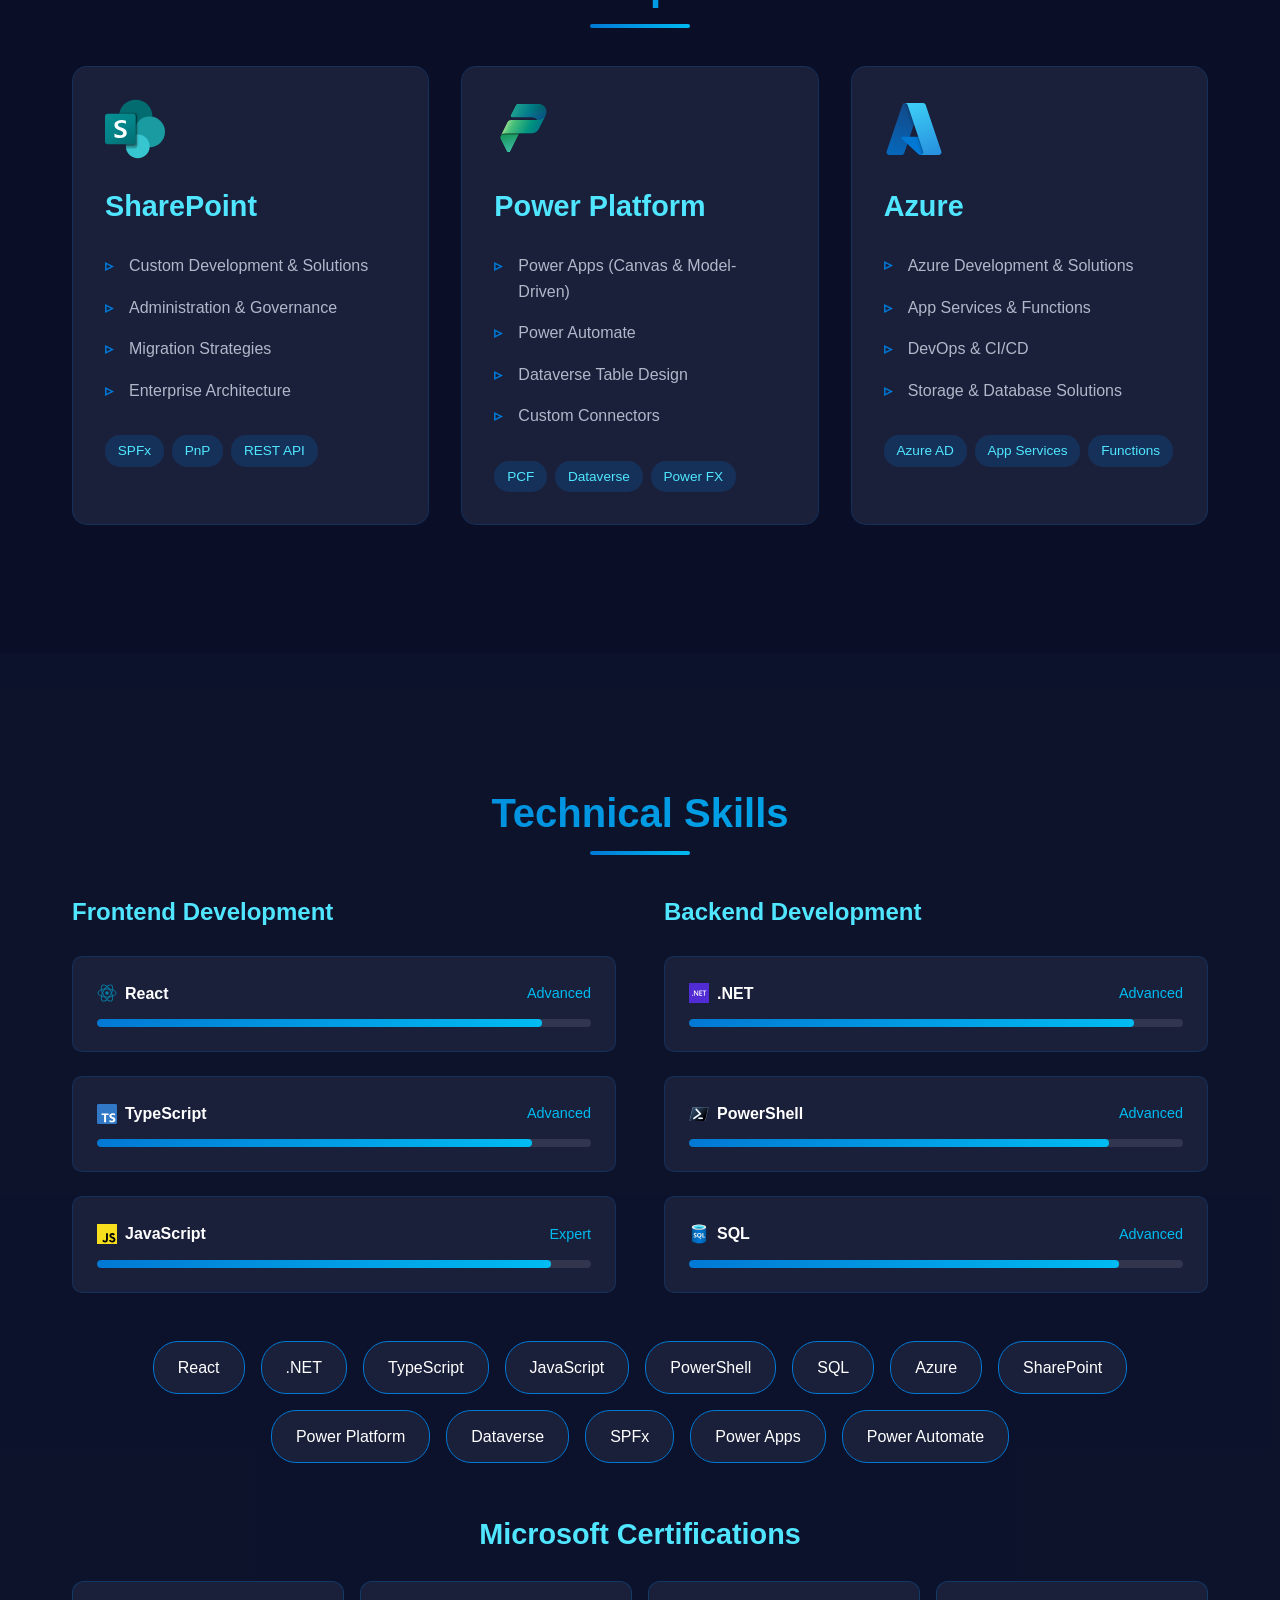
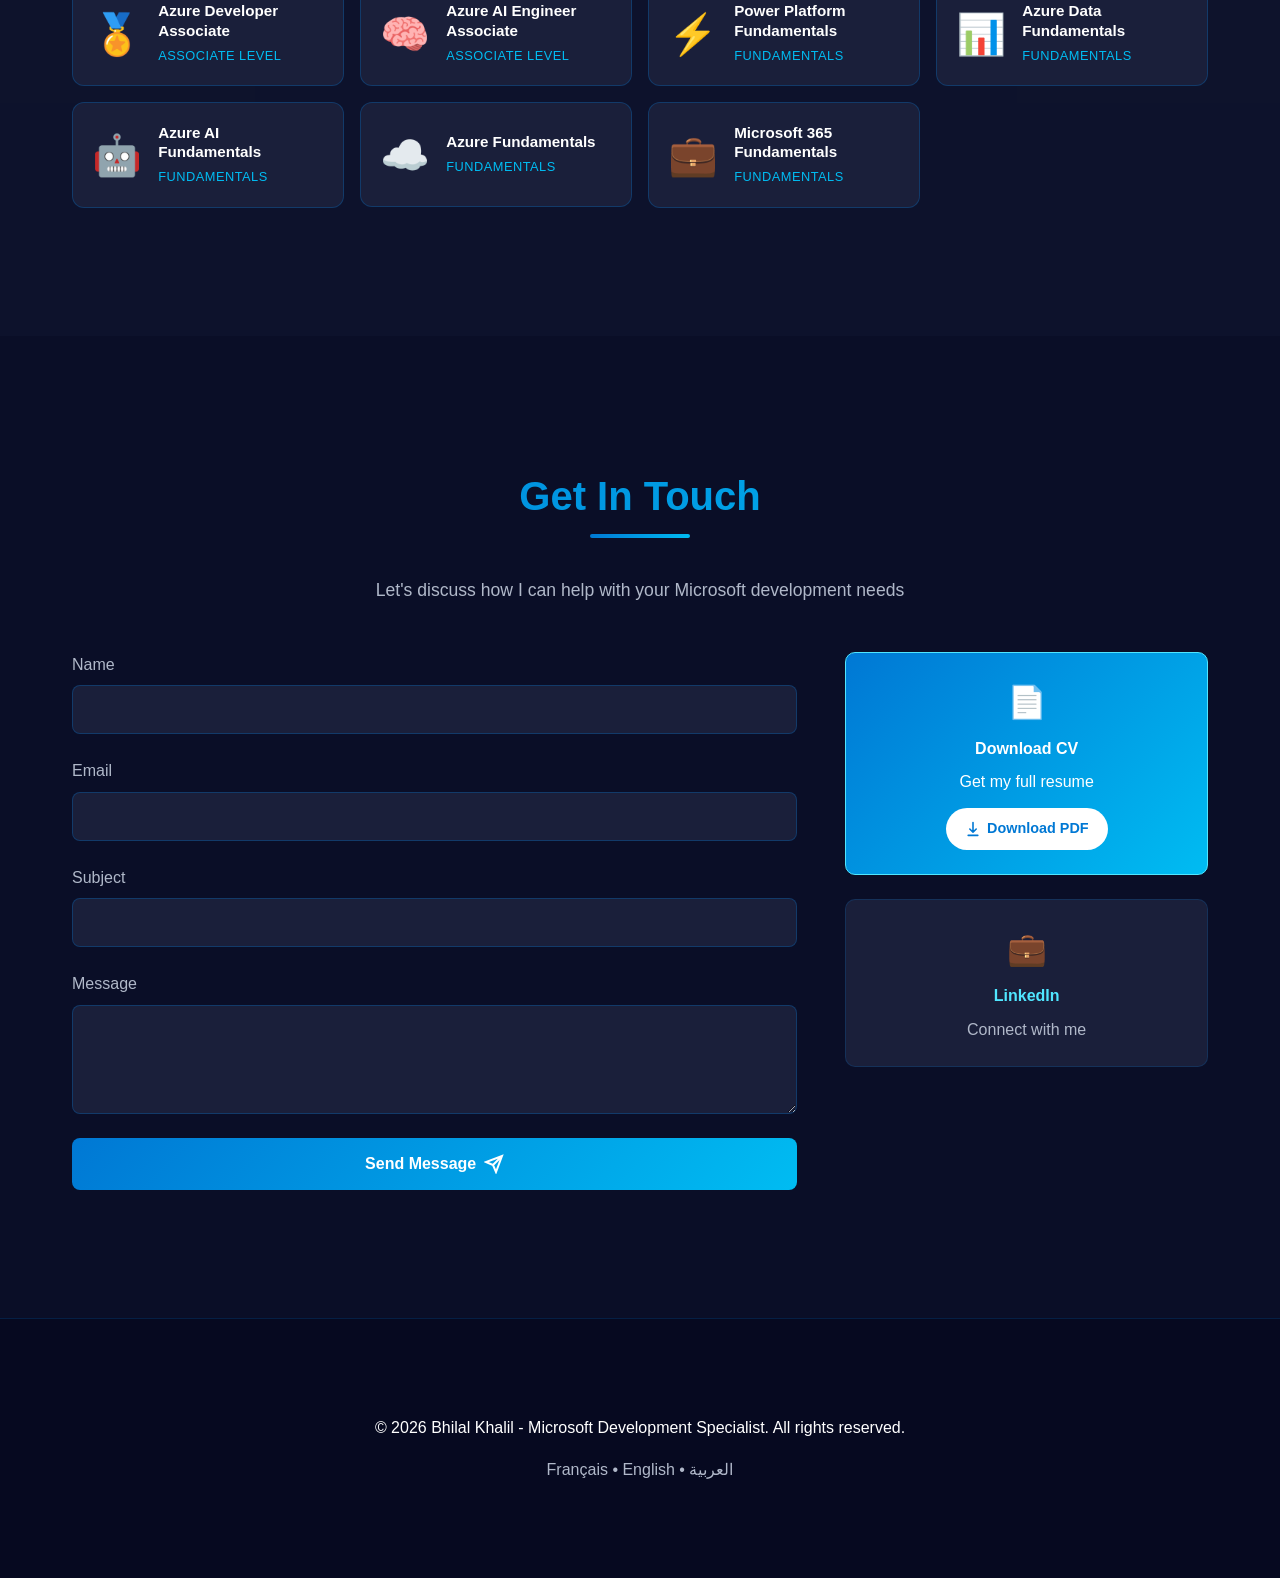
==== commit c5c21beb: "new changes" ====
--- a/index.html
+++ b/index.html
@@ -39,15 +39,15 @@
         </p>
         <div class="language-badges">
           <span class="badge"
-            ><img src="France.svg" alt="Français" width="20" height="20" />
+            ><img src="svg/France.svg" alt="Français" width="20" height="20" />
             Français</span
           >
           <span class="badge"
-            ><img src="US.svg" alt="English" width="20" height="20" />
+            ><img src="svg/US.svg" alt="English" width="20" height="20" />
             English</span
           >
           <span class="badge"
-            ><img src="Arabia.svg" alt="العربية" width="20" height="20" />
+            ><img src="svg/Arabia.svg" alt="العربية" width="20" height="20" />
             العربية</span
           >
         </div>
@@ -112,7 +112,7 @@
           <div class="expertise-card">
             <div class="card-icon">
               <img
-                src="Sharepoint.svg"
+                src="svg/Sharepoint.svg"
                 alt="SharePoint"
                 width="60"
                 height="60"
@@ -135,7 +135,7 @@
           <div class="expertise-card">
             <div class="card-icon">
               <img
-                src="PowerPlatform.svg"
+                src="svg/PowerPlatform.svg"
                 alt="Power Platform"
                 width="60"
                 height="60"
@@ -157,7 +157,7 @@
 
           <div class="expertise-card">
             <div class="card-icon">
-              <img src="Azure.svg" alt="Azure" width="60" height="60" />
+              <img src="svg/Azure.svg" alt="Azure" width="60" height="60" />
             </div>
             <h3>Azure</h3>
             <ul class="expertise-list">
@@ -186,7 +186,7 @@
               <div class="skill-item">
                 <div class="skill-header">
                   <span class="skill-name"
-                    ><img src="React.svg" alt="React" width="20" height="20" />
+                    ><img src="svg/React.svg" alt="React" width="20" height="20" />
                     React</span
                   >
                   <span class="skill-level">Advanced</span>
@@ -199,7 +199,7 @@
                 <div class="skill-header">
                   <span class="skill-name"
                     ><img
-                      src="Typescript.svg"
+                      src="svg/Typescript.svg"
                       alt="TypeScript"
                       width="20"
                       height="20"
@@ -216,7 +216,7 @@
                 <div class="skill-header">
                   <span class="skill-name"
                     ><img
-                      src="Javascript.svg"
+                      src="svg/Javascript.svg"
                       alt="JavaScript"
                       width="20"
                       height="20"
@@ -238,7 +238,7 @@
               <div class="skill-item">
                 <div class="skill-header">
                   <span class="skill-name"
-                    ><img src="NET.svg" alt=".NET" width="20" height="20" />
+                    ><img src="svg/NET.svg" alt=".NET" width="20" height="20" />
                     .NET</span
                   >
                   <span class="skill-level">Advanced</span>
@@ -251,7 +251,7 @@
                 <div class="skill-header">
                   <span class="skill-name"
                     ><img
-                      src="Powershell.svg"
+                      src="svg/Powershell.svg"
                       alt="PowerShell"
                       width="20"
                       height="20"
@@ -267,7 +267,7 @@
               <div class="skill-item">
                 <div class="skill-header">
                   <span class="skill-name"
-                    ><img src="SQL.svg" alt="SQL" width="20" height="20" />
+                    ><img src="svg/SQL.svg" alt="SQL" width="20" height="20" />
                     SQL</span
                   >
                   <span class="skill-level">Advanced</span>
@@ -299,55 +299,104 @@
         <div class="certifications-section">
           <h3 class="cert-title">Microsoft Certifications</h3>
           <div class="certifications-grid">
-            <div class="certification-card">
-              <div class="cert-icon">🏅</div>
-              <div class="cert-details">
-                <strong>Azure Developer Associate</strong>
-                <span class="cert-level">Associate Level</span>
-              </div>
-            </div>
-            <div class="certification-card">
-              <div class="cert-icon">🧠</div>
-              <div class="cert-details">
-                <strong>Azure AI Engineer Associate</strong>
-                <span class="cert-level">Associate Level</span>
-              </div>
-            </div>
-            <div class="certification-card">
-              <div class="cert-icon">⚡</div>
-              <div class="cert-details">
-                <strong>Power Platform Fundamentals</strong>
-                <span class="cert-level">Fundamentals</span>
-              </div>
-            </div>
-            <div class="certification-card">
-              <div class="cert-icon">📊</div>
-              <div class="cert-details">
-                <strong>Azure Data Fundamentals</strong>
-                <span class="cert-level">Fundamentals</span>
-              </div>
-            </div>
-            <div class="certification-card">
-              <div class="cert-icon">🤖</div>
-              <div class="cert-details">
-                <strong>Azure AI Fundamentals</strong>
-                <span class="cert-level">Fundamentals</span>
-              </div>
-            </div>
-            <div class="certification-card">
-              <div class="cert-icon">☁️</div>
-              <div class="cert-details">
-                <strong>Azure Fundamentals</strong>
-                <span class="cert-level">Fundamentals</span>
-              </div>
-            </div>
-            <div class="certification-card">
-              <div class="cert-icon">💼</div>
-              <div class="cert-details">
-                <strong>Microsoft 365 Fundamentals</strong>
-                <span class="cert-level">Fundamentals</span>
-              </div>
-            </div>
+            <a
+              class="certification-link"
+              href="https://learn.microsoft.com/en-us/users/bhilalkhalil-7926/credentials/f4a4fb0a6d11854b"
+              target="_blank"
+              rel="noopener noreferrer"
+            >
+              <div class="certification-card">
+                <div class="cert-icon">🏅</div>
+                <div class="cert-details">
+                  <strong>Azure Developer Associate</strong>
+                  <span class="cert-level">Associate Level</span>
+                </div>
+              </div>
+            </a>
+            <a
+              class="certification-link"
+              href="https://learn.microsoft.com/en-us/users/bhilalkhalil-7926/credentials/942f873ff7049040"
+              target="_blank"
+              rel="noopener noreferrer"
+            >
+              <div class="certification-card">
+                <div class="cert-icon">🧠</div>
+                <div class="cert-details">
+                  <strong>Azure AI Engineer Associate</strong>
+                  <span class="cert-level">Associate Level</span>
+                </div>
+              </div>
+            </a>
+            <a
+              class="certification-link"
+              href="https://learn.microsoft.com/fr-fr/users/bhilalkhalil-7926/credentials/413cb157a05535c2"
+              target="_blank"
+              rel="noopener noreferrer"
+            >
+              <div class="certification-card">
+                <div class="cert-icon">⚡</div>
+                <div class="cert-details">
+                  <strong>Power Platform Fundamentals</strong>
+                  <span class="cert-level">Fundamentals</span>
+                </div>
+              </div>
+            </a>
+            <a
+              class="certification-link"
+              href="https://learn.microsoft.com/en-us/users/bhilalkhalil-7926/credentials/4244f37f37500013"
+              target="_blank"
+              rel="noopener noreferrer"
+            >
+              <div class="certification-card">
+                <div class="cert-icon">📊</div>
+                <div class="cert-details">
+                  <strong>Azure Data Fundamentals</strong>
+                  <span class="cert-level">Fundamentals</span>
+                </div>
+              </div>
+            </a>
+            <a
+              class="certification-link"
+              href="https://www.credly.com/badges/8fd72a85-b4a3-41d9-b38a-c4c8b1e9ddaa"
+              target="_blank"
+              rel="noopener noreferrer"
+            >
+              <div class="certification-card">
+                <div class="cert-icon">🤖</div>
+                <div class="cert-details">
+                  <strong>Azure AI Fundamentals</strong>
+                  <span class="cert-level">Fundamentals</span>
+                </div>
+              </div>
+            </a>
+            <a
+              class="certification-link"
+              href="https://www.credly.com/badges/780a7280-1de8-4a06-9598-f97b5042d49a"
+              target="_blank"
+              rel="noopener noreferrer"
+            >
+              <div class="certification-card">
+                <div class="cert-icon">☁️</div>
+                <div class="cert-details">
+                  <strong>Azure Fundamentals</strong>
+                  <span class="cert-level">Fundamentals</span>
+                </div>
+              </div>
+            </a>
+            <a
+              class="certification-link"
+              href="https://www.credly.com/badges/b72fb11d-6a3a-478b-8441-e2a97d42438c"
+              target="_blank"
+              rel="noopener noreferrer"
+            >
+              <div class="certification-card">
+                <div class="cert-icon">💼</div>
+                <div class="cert-details">
+                  <strong>Microsoft 365 Fundamentals</strong>
+                  <span class="cert-level">Fundamentals</span>
+                </div>
+              </div>
+            </a>
           </div>
         </div>
       </div>
@@ -447,3 +496,4 @@
     <script src="script.js"></script>
   </body>
 </html>
+
--- a/styles.css
+++ b/styles.css
@@ -338,6 +338,12 @@
     margin-top: 1.5rem;
 }
 
+.certification-link {
+    display: block;
+    text-decoration: none;
+    color: inherit;
+}
+
 .certification-card {
     display: flex;
     align-items: center;
